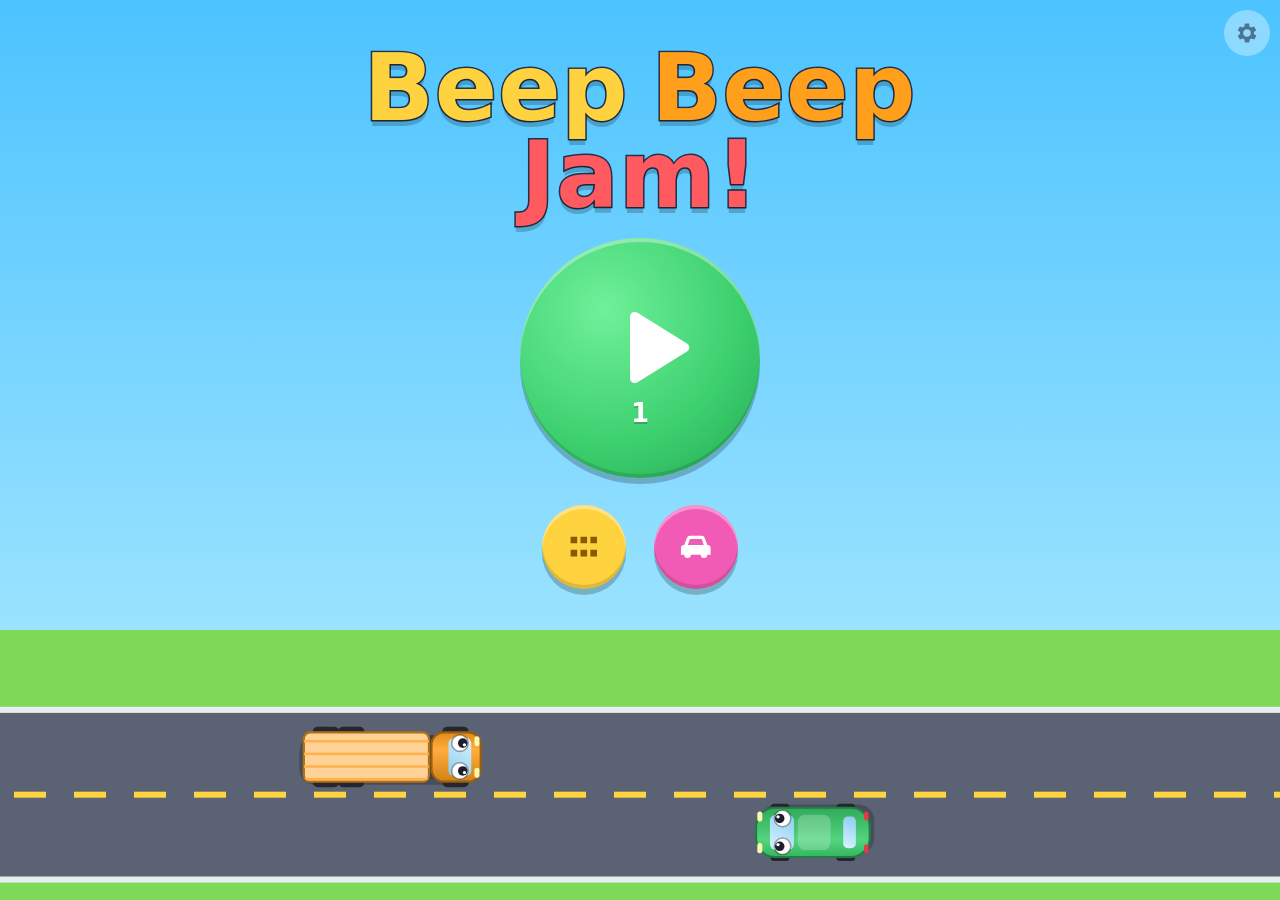
==== index.html @ da07cc56 "Beep Beep Jam: offline toddler car-parking puzzle PWA 120 campaign levels across 6 worlds plus endle" ====
<!doctype html>
<html lang="en">
<head>
  <meta charset="utf-8">
  <meta name="viewport" content="width=device-width, initial-scale=1, maximum-scale=1, user-scalable=no, viewport-fit=cover">
  <title>Beep Beep Jam</title>
  <meta name="description" content="A gentle, ad-free car parking puzzle for little drivers. Works offline.">
  <meta name="theme-color" content="#4cc3ff">
  <meta name="mobile-web-app-capable" content="yes">
  <meta name="apple-mobile-web-app-capable" content="yes">
  <meta name="apple-mobile-web-app-status-bar-style" content="black-translucent">
  <meta name="apple-mobile-web-app-title" content="Beep Beep Jam">
  <link rel="manifest" href="manifest.webmanifest">
  <link rel="icon" type="image/png" sizes="192x192" href="icons/icon-192.png">
  <link rel="apple-touch-icon" href="icons/apple-touch-icon.png">
  <link rel="stylesheet" href="css/style.css">
</head>
<body>
  <svg width="0" height="0" style="position:absolute" aria-hidden="true">
    <defs>
      <symbol id="i-home" viewBox="0 0 24 24"><path d="M3 11.5 12 4l9 7.5V20a1 1 0 0 1-1 1h-5v-6h-6v6H4a1 1 0 0 1-1-1z" fill="currentColor"/></symbol>
      <symbol id="i-redo" viewBox="0 0 24 24"><path d="M12 5V2L7 6l5 4V7a6 6 0 1 1-6 6H4a8 8 0 1 0 8-8z" fill="currentColor"/></symbol>
      <symbol id="i-play" viewBox="0 0 24 24"><path d="M8 5.5v13a1 1 0 0 0 1.5.86l10.5-6.5a1 1 0 0 0 0-1.72L9.5 4.64A1 1 0 0 0 8 5.5z" fill="currentColor"/></symbol>
      <symbol id="i-gear" viewBox="0 0 24 24"><path d="M19.4 13a7.6 7.6 0 0 0 0-2l2.1-1.6-2-3.4-2.5 1a7.4 7.4 0 0 0-1.7-1L15 3.3h-4l-.4 2.7a7.4 7.4 0 0 0-1.7 1l-2.5-1-2 3.4L6.6 11a7.6 7.6 0 0 0 0 2l-2.1 1.6 2 3.4 2.5-1a7.4 7.4 0 0 0 1.7 1l.4 2.7h4l.4-2.7a7.4 7.4 0 0 0 1.7-1l2.5 1 2-3.4zM13 15.5a3.5 3.5 0 1 1 0-7 3.5 3.5 0 0 1 0 7z" fill="currentColor" transform="translate(-1 0)"/></symbol>
      <symbol id="i-back" viewBox="0 0 24 24"><path d="M15.5 4.5 8 12l7.5 7.5" stroke="currentColor" stroke-width="3.2" fill="none" stroke-linecap="round" stroke-linejoin="round"/></symbol>
      <symbol id="i-lock" viewBox="0 0 24 24"><path d="M7 10V8a5 5 0 0 1 10 0v2h1a1 1 0 0 1 1 1v9a1 1 0 0 1-1 1H6a1 1 0 0 1-1-1v-9a1 1 0 0 1 1-1zm2 0h6V8a3 3 0 0 0-6 0z" fill="currentColor"/></symbol>
      <symbol id="i-star" viewBox="0 0 24 24"><path d="m12 2.5 2.9 6 6.6.8-4.9 4.6 1.3 6.6L12 17.3l-5.9 3.2 1.3-6.6-4.9-4.6 6.6-.8z" fill="currentColor"/></symbol>
      <symbol id="i-map" viewBox="0 0 24 24"><path d="M4 6h4v4H4zM10 6h4v4h-4zM16 6h4v4h-4zM4 14h4v4H4zM10 14h4v4h-4zM16 14h4v4h-4z" fill="currentColor"/></symbol>
      <symbol id="i-car" viewBox="0 0 24 24"><path d="M5 11l1.6-4.2A2 2 0 0 1 8.5 5.5h7a2 2 0 0 1 1.9 1.3L19 11a2 2 0 0 1 2 2v4h-2a2 2 0 0 1-4 0H9a2 2 0 0 1-4 0H3v-4a2 2 0 0 1 2-2zm2.2 0h9.6l-1.1-3.2a.5.5 0 0 0-.5-.3H8.8a.5.5 0 0 0-.5.3z" fill="currentColor"/></symbol>
      <symbol id="i-x" viewBox="0 0 24 24"><path d="M6 6l12 12M18 6 6 18" stroke="currentColor" stroke-width="3.2" stroke-linecap="round"/></symbol>
    </defs>
  </svg>

  <div id="app">
    <!-- HOME -->
    <section id="screen-home" class="screen active">
      <button class="parent-btn" data-parent aria-label="Grown-ups: press and hold">
        <svg><use href="#i-gear"/></svg><span class="hold-ring"></span>
      </button>
      <div class="home-sky">
        <div class="cloud c1"></div><div class="cloud c2"></div><div class="cloud c3"></div>
      </div>
      <h1 class="logo"><span class="l1">Beep</span><span class="l2">Beep</span><span class="l3">Jam!</span></h1>
      <div class="home-buttons">
        <button id="btn-play" class="big-btn play-btn"><svg><use href="#i-play"/></svg><span id="play-label" class="play-level"></span></button>
        <div class="home-row">
          <button id="btn-levels" class="round-btn levels-btn" aria-label="Levels"><svg><use href="#i-map"/></svg></button>
          <button id="btn-garage" class="round-btn garage-btn" aria-label="Garage"><svg><use href="#i-car"/></svg></button>
        </div>
      </div>
      <canvas id="home-road"></canvas>
    </section>

    <!-- LEVELS -->
    <section id="screen-levels" class="screen">
      <header class="bar">
        <button class="round-btn small" data-go="home" aria-label="Back"><svg><use href="#i-back"/></svg></button>
        <div class="bar-title"><svg class="star-ico"><use href="#i-star"/></svg> <span id="levels-stars">0</span></div>
        <span class="bar-spacer"></span>
      </header>
      <div id="world-list" class="scroll"></div>
    </section>

    <!-- GARAGE -->
    <section id="screen-garage" class="screen">
      <header class="bar">
        <button class="round-btn small" data-go="home" aria-label="Back"><svg><use href="#i-back"/></svg></button>
        <div class="bar-title">My Garage</div>
        <span class="bar-spacer"></span>
      </header>
      <div id="garage-list" class="scroll"></div>
    </section>

    <!-- GAME -->
    <section id="screen-game" class="screen">
      <header class="bar game-bar">
        <button id="btn-game-home" class="round-btn small" aria-label="Home"><svg><use href="#i-home"/></svg></button>
        <div class="progress-wrap">
          <div class="level-tag" id="level-tag"></div>
          <div class="progress"><div class="progress-fill" id="progress-fill"></div><div class="progress-car" id="progress-car"><svg><use href="#i-car"/></svg></div></div>
        </div>
        <button id="btn-restart" class="round-btn small" aria-label="Start again"><svg><use href="#i-redo"/></svg></button>
      </header>
      <div class="board-wrap"><canvas id="board"></canvas></div>
    </section>

    <!-- WIN -->
    <div id="overlay-win" class="overlay">
      <div class="card win-card">
        <div class="win-title" id="win-title">Yay!</div>
        <div class="win-stars">
          <svg class="wstar"><use href="#i-star"/></svg>
          <svg class="wstar"><use href="#i-star"/></svg>
          <svg class="wstar"><use href="#i-star"/></svg>
        </div>
        <div class="win-buttons">
          <button id="btn-replay" class="round-btn" aria-label="Play again"><svg><use href="#i-redo"/></svg></button>
          <button id="btn-next" class="big-btn next-btn" aria-label="Next level"><svg><use href="#i-play"/></svg></button>
        </div>
      </div>
    </div>

    <!-- REWARD -->
    <div id="overlay-reward" class="overlay">
      <div class="reward-stage">
        <div class="reward-text" id="reward-text">A present!</div>
        <button id="gift" class="gift" aria-label="Open the present">
          <span class="gift-lid"></span><span class="gift-box"></span><span class="gift-ribbon"></span>
        </button>
        <canvas id="reward-canvas" width="300" height="300"></canvas>
        <button id="btn-reward-ok" class="big-btn next-btn hidden" aria-label="Keep playing"><svg><use href="#i-play"/></svg></button>
      </div>
    </div>

    <!-- REST (time limit) -->
    <div id="overlay-rest" class="overlay rest">
      <div class="rest-stage">
        <div class="moon"></div>
        <canvas id="rest-canvas" width="300" height="200"></canvas>
        <div class="rest-text">Time for a rest!</div>
        <div class="zzz"><span>z</span><span>z</span><span>z</span></div>
        <button class="parent-btn rest-parent" data-parent aria-label="Grown-ups: press and hold">
          <svg><use href="#i-gear"/></svg><span class="hold-ring"></span>
        </button>
      </div>
    </div>

    <!-- PARENT GATE -->
    <div id="overlay-gate" class="overlay">
      <div class="card gate-card">
        <div class="gate-title">Grown-ups only</div>
        <div class="gate-q" id="gate-q"></div>
        <div class="gate-answers" id="gate-answers"></div>
        <button class="link-btn" id="gate-cancel">Cancel</button>
      </div>
    </div>

    <!-- PARENT PANEL -->
    <div id="overlay-parent" class="overlay">
      <div class="parent-panel">
        <header class="pp-head">
          <h2>Grown-ups</h2>
          <button class="round-btn small" id="pp-close" aria-label="Close"><svg><use href="#i-x"/></svg></button>
        </header>
        <div class="pp-body" id="pp-body"></div>
      </div>
    </div>
  </div>

  <div id="toast" class="toast"></div>
  <script type="module" src="js/main.js"></script>
</body>
</html>
---- css/style.css ----
:root {
  --sky: #4cc3ff;
  --sky2: #9be3ff;
  --grass: #7ed957;
  --ink: #23304a;
  --yellow: #ffd23f;
  --orange: #ff9f1c;
  --red: #ff5a5f;
  --green: #3ccf6e;
  --blue: #3a86ff;
  --purple: #9b5de5;
  --pink: #f15bb5;
  --card: #ffffff;
  --font: ui-rounded, "SF Pro Rounded", "Nunito", "Varela Round", "Arial Rounded MT Bold", "Trebuchet MS", system-ui, sans-serif;
  --safe-t: env(safe-area-inset-top, 0px);
  --safe-b: env(safe-area-inset-bottom, 0px);
  --safe-l: env(safe-area-inset-left, 0px);
  --safe-r: env(safe-area-inset-right, 0px);
}

* { box-sizing: border-box; -webkit-tap-highlight-color: transparent; }

html, body {
  margin: 0;
  height: 100%;
  overflow: hidden;
  background: var(--sky);
  color: var(--ink);
  font-family: var(--font);
  font-weight: 800;
  user-select: none;
  -webkit-user-select: none;
  -webkit-touch-callout: none;
  overscroll-behavior: none;
  touch-action: manipulation;
}

button {
  font: inherit;
  color: inherit;
  border: 0;
  cursor: pointer;
  touch-action: manipulation;
}

#app { position: fixed; inset: 0; }

.screen {
  position: absolute;
  inset: 0;
  display: none;
  flex-direction: column;
  padding: var(--safe-t) var(--safe-r) var(--safe-b) var(--safe-l);
}
.screen.active { display: flex; animation: fadeIn 0.25s ease; }
@keyframes fadeIn { from { opacity: 0; } to { opacity: 1; } }

/* ------------------------------------------------------------ buttons */
.big-btn, .round-btn {
  display: inline-flex;
  align-items: center;
  justify-content: center;
  border-radius: 999px;
  box-shadow: 0 6px 0 rgba(0, 0, 0, 0.22), inset 0 -4px 0 rgba(0, 0, 0, 0.12), inset 0 4px 0 rgba(255, 255, 255, 0.35);
  transition: transform 0.08s ease, box-shadow 0.08s ease;
}
.big-btn:active, .round-btn:active { transform: translateY(4px) scale(0.97); box-shadow: 0 2px 0 rgba(0, 0, 0, 0.22), inset 0 -2px 0 rgba(0, 0, 0, 0.12); }
.big-btn svg, .round-btn svg { width: 55%; height: 55%; }
.round-btn { width: 84px; height: 84px; background: #fff; color: var(--ink); }
.round-btn.small { width: 56px; height: 56px; }
.big-btn { color: #fff; background: var(--green); }

.play-btn {
  width: min(56vw, 240px);
  height: min(56vw, 240px);
  max-width: 34vh;
  max-height: 34vh;
  background: radial-gradient(circle at 35% 30%, #6ff09a, var(--green) 60%, #24a653);
  flex-direction: column;
  animation: breathe 2.2s ease-in-out infinite;
}
.play-btn svg { width: 50%; height: 50%; margin-left: 8%; }
.play-level { font-size: clamp(16px, 4vh, 26px); margin-top: -4%; text-shadow: 0 2px 0 rgba(0,0,0,0.2); }
@keyframes breathe { 50% { transform: scale(1.05); } }

.levels-btn { background: var(--yellow); color: #8a5a00; }
.garage-btn { background: var(--pink); color: #fff; }
.hidden { display: none !important; }

/* ------------------------------------------------------------ home */
#screen-home {
  background: linear-gradient(#4cc3ff 0%, #9be3ff 70%, var(--grass) 70%);
  align-items: center;
  justify-content: flex-start;
  overflow: hidden;
}
.logo {
  margin: max(5vh, calc(var(--safe-t) + 24px)) 0 2vh;
  font-size: clamp(44px, 11vmin, 92px);
  line-height: 0.95;
  text-align: center;
  letter-spacing: 1px;
  display: flex;
  flex-wrap: wrap;
  justify-content: center;
  gap: 0 0.25em;
  z-index: 1;
}
.logo span { display: inline-block; color: #fff; -webkit-text-stroke: 3px var(--ink); paint-order: stroke fill; text-shadow: 0 6px 0 rgba(0,0,0,0.2); animation: bob 2.6s ease-in-out infinite; }
.logo .l1 { color: var(--yellow); }
.logo .l2 { color: var(--orange); animation-delay: 0.2s; }
.logo .l3 { color: var(--red); width: 100%; animation-delay: 0.4s; }
@keyframes bob { 50% { transform: translateY(-8px) rotate(-2deg); } }

.home-buttons { display: flex; flex-direction: column; align-items: center; gap: 3vh; z-index: 1; }
.home-row { display: flex; gap: 28px; }

#home-road {
  position: absolute;
  left: 0; right: 0; bottom: 0;
  width: 100%;
  height: 26vh;
}

.cloud { position: absolute; background: #fff; border-radius: 999px; opacity: 0.9; animation: drift 40s linear infinite; }
.cloud::before, .cloud::after { content: ""; position: absolute; background: #fff; border-radius: 50%; }
.cloud.c1 { width: 120px; height: 40px; top: 12%; left: -20%; }
.cloud.c2 { width: 90px; height: 30px; top: 28%; left: -30%; animation-duration: 55s; animation-delay: -20s; }
.cloud.c3 { width: 150px; height: 46px; top: 6%; left: -40%; animation-duration: 70s; animation-delay: -45s; }
.cloud::before { width: 50%; height: 140%; top: -60%; left: 15%; }
.cloud::after { width: 35%; height: 110%; top: -40%; right: 15%; }
@keyframes drift { to { transform: translateX(170vw); } }

.parent-btn {
  position: absolute;
  top: calc(var(--safe-t) + 10px);
  right: calc(var(--safe-r) + 10px);
  width: 46px;
  height: 46px;
  border-radius: 50%;
  background: rgba(255, 255, 255, 0.35);
  color: rgba(35, 48, 74, 0.6);
  z-index: 5;
  display: grid;
  place-items: center;
}
.parent-btn svg { width: 26px; height: 26px; }
.hold-ring { position: absolute; inset: -4px; border-radius: 50%; border: 4px solid transparent; }
.parent-btn.holding .hold-ring { border-color: #fff; animation: ring 1.6s linear forwards; clip-path: inset(0 0 0 0); }
@keyframes ring { from { opacity: 0.2; transform: scale(1.4); } to { opacity: 1; transform: scale(1); } }

/* ------------------------------------------------------------ bars */
.bar {
  display: flex;
  align-items: center;
  gap: 12px;
  padding: 10px 12px;
  z-index: 2;
}
.bar-title { flex: 1; text-align: center; font-size: 26px; color: #fff; text-shadow: 0 2px 0 rgba(0,0,0,0.2); display: flex; align-items: center; justify-content: center; gap: 6px; }
.bar-spacer { width: 56px; }
.star-ico { width: 30px; height: 30px; color: var(--yellow); filter: drop-shadow(0 2px 0 rgba(0,0,0,0.2)); }

.scroll { flex: 1; overflow-y: auto; -webkit-overflow-scrolling: touch; padding: 4px 14px 40px; }

/* ------------------------------------------------------------ levels */
#screen-levels { background: linear-gradient(#58c7ff, #b9ecff); }
.world {
  background: rgba(255, 255, 255, 0.85);
  border-radius: 28px;
  padding: 14px 14px 18px;
  margin: 0 auto 18px;
  max-width: 640px;
  box-shadow: 0 6px 0 rgba(0, 0, 0, 0.1);
}
.world h3 { margin: 0 0 12px; font-size: 22px; display: flex; align-items: center; gap: 10px; }
.world h3 .wicon { font-size: 32px; }
.world h3 .wstars { margin-left: auto; font-size: 16px; color: #8a5a00; display: flex; align-items: center; gap: 4px; }
.world h3 .wstars svg { width: 18px; height: 18px; color: var(--yellow); }
.level-grid { display: grid; grid-template-columns: repeat(5, 1fr); gap: 10px; }
.lvl {
  aspect-ratio: 1;
  border-radius: 20px;
  font-size: clamp(18px, 5vw, 26px);
  color: #fff;
  position: relative;
  display: flex;
  flex-direction: column;
  align-items: center;
  justify-content: center;
  box-shadow: 0 5px 0 rgba(0, 0, 0, 0.2), inset 0 -3px 0 rgba(0,0,0,0.12);
  text-shadow: 0 2px 0 rgba(0,0,0,0.2);
}
.lvl:active { transform: translateY(3px); box-shadow: 0 2px 0 rgba(0,0,0,0.2); }
.lvl.locked { background: #c9d3e0 !important; color: #8a97ab; text-shadow: none; }
.lvl.locked svg { width: 40%; height: 40%; }
.lvl.current { animation: breathe 1.6s ease-in-out infinite; outline: 4px solid #fff; }
.lvl .ls { display: flex; gap: 1px; margin-top: 2px; }
.lvl .ls svg { width: 13px; height: 13px; color: rgba(255,255,255,0.45); }
.lvl .ls svg.on { color: var(--yellow); filter: drop-shadow(0 1px 0 rgba(0,0,0,0.3)); }
.lvl .num.hide { display: none; }

/* ------------------------------------------------------------ garage */
#screen-garage { background: linear-gradient(#ff9ed2, #ffd6ec); }
.garage-section { max-width: 680px; margin: 0 auto 18px; background: rgba(255,255,255,0.8); border-radius: 28px; padding: 14px; box-shadow: 0 6px 0 rgba(0,0,0,0.08); }
.garage-section h3 { margin: 0 0 10px; font-size: 20px; }
.garage-grid { display: grid; grid-template-columns: repeat(auto-fill, minmax(96px, 1fr)); gap: 12px; }
.g-item {
  background: #fff;
  border-radius: 22px;
  aspect-ratio: 1;
  display: flex;
  flex-direction: column;
  align-items: center;
  justify-content: center;
  box-shadow: 0 5px 0 rgba(0,0,0,0.12);
  padding: 6px;
  position: relative;
  overflow: hidden;
}
.g-item canvas { width: 100%; height: 78%; }
.g-item .g-name { font-size: 12px; color: #6b7280; text-align: center; line-height: 1.1; }
.g-item.locked canvas { filter: brightness(0) opacity(0.15); }
.g-item.locked .g-name { color: #9aa3b0; }
.g-item.go canvas { animation: wiggle 0.6s ease; }
@keyframes wiggle { 20% { transform: rotate(-8deg) scale(1.1); } 40% { transform: rotate(8deg) scale(1.1); } 60% { transform: rotate(-5deg); } 80% { transform: rotate(4deg); } }

/* ------------------------------------------------------------ game */
#screen-game { background: #86d67b; }
.game-bar { position: absolute; top: var(--safe-t); left: var(--safe-l); right: var(--safe-r); }
.game-bar .round-btn.small { width: 52px; height: 52px; opacity: 0.92; }
.progress-wrap { flex: 1; display: flex; flex-direction: column; align-items: center; gap: 4px; }
.level-tag { font-size: 16px; color: #fff; background: rgba(0,0,0,0.25); padding: 2px 12px; border-radius: 999px; }
.progress { position: relative; width: min(100%, 360px); height: 20px; background: rgba(255,255,255,0.55); border-radius: 999px; box-shadow: inset 0 2px 0 rgba(0,0,0,0.1); }
.progress-fill { position: absolute; left: 0; top: 0; bottom: 0; width: 0%; border-radius: 999px; background: linear-gradient(90deg, var(--yellow), var(--orange)); transition: width 0.35s ease; }
.progress-car { position: absolute; top: 50%; left: 0%; width: 34px; height: 34px; transform: translate(-50%, -55%); color: var(--red); transition: left 0.35s ease; filter: drop-shadow(0 2px 0 rgba(0,0,0,0.25)); }
.progress-car svg { width: 100%; height: 100%; }
.board-wrap { position: absolute; inset: 0; top: calc(var(--safe-t) + 70px); bottom: var(--safe-b); left: var(--safe-l); right: var(--safe-r); }
#board { display: block; touch-action: none; }

/* ------------------------------------------------------------ overlays */
.overlay {
  position: absolute;
  inset: 0;
  display: none;
  align-items: center;
  justify-content: center;
  background: rgba(20, 30, 60, 0.45);
  z-index: 20;
  padding: 20px;
}
.overlay.show { display: flex; animation: fadeIn 0.25s ease; }
.card { background: var(--card); border-radius: 36px; padding: 24px; box-shadow: 0 10px 0 rgba(0,0,0,0.15); text-align: center; }

.win-card { width: min(92vw, 420px); animation: pop 0.5s cubic-bezier(.2, 1.6, .4, 1); }
@keyframes pop { from { transform: scale(0.3); opacity: 0; } to { transform: scale(1); opacity: 1; } }
.win-title { font-size: clamp(48px, 12vmin, 80px); color: var(--orange); -webkit-text-stroke: 2px #b35c00; paint-order: stroke fill; }
.win-stars { display: flex; justify-content: center; gap: 8px; margin: 8px 0 20px; }
.wstar { width: 76px; height: 76px; color: #e3e8ef; transform: scale(0.6); transition: transform 0.3s cubic-bezier(.2, 1.8, .4, 1), color 0.2s; }
.wstar:nth-child(2) { transform: translateY(-14px) scale(0.6); }
.wstar.on { color: var(--yellow); transform: scale(1.1); filter: drop-shadow(0 4px 0 #d39e00); }
.wstar.on:nth-child(2) { transform: translateY(-14px) scale(1.25); }
.win-buttons { display: flex; align-items: center; justify-content: center; gap: 26px; }
.next-btn { width: 130px; height: 130px; background: radial-gradient(circle at 35% 30%, #6ff09a, var(--green) 60%, #24a653); animation: breathe 1.6s ease-in-out infinite; }
.next-btn svg { margin-left: 8%; }
#btn-replay { width: 76px; height: 76px; background: var(--yellow); color: #8a5a00; }

/* reward */
#overlay-reward { background: radial-gradient(circle, #fff6c9, #ffb347 55%, #ff7a59); }
.reward-stage { display: flex; flex-direction: column; align-items: center; gap: 16px; }
.reward-text { font-size: clamp(30px, 8vmin, 54px); color: #fff; -webkit-text-stroke: 2px #a34a00; paint-order: stroke fill; text-align: center; }
.gift { position: relative; width: 200px; height: 200px; background: none; animation: giftWiggle 1.2s ease-in-out infinite; }
.gift-box { position: absolute; left: 20px; right: 20px; bottom: 0; height: 130px; background: var(--purple); border-radius: 16px; box-shadow: inset 0 -10px 0 rgba(0,0,0,0.15); }
.gift-lid { position: absolute; left: 6px; right: 6px; top: 34px; height: 46px; background: #b77dff; border-radius: 14px; z-index: 2; transition: transform 0.5s cubic-bezier(.3, 1.6, .5, 1); }
.gift-ribbon { position: absolute; left: 50%; width: 30px; margin-left: -15px; top: 34px; bottom: 0; background: var(--yellow); z-index: 3; transition: opacity 0.3s; }
.gift-ribbon::before, .gift-ribbon::after { content: ""; position: absolute; top: -34px; width: 44px; height: 38px; border: 10px solid var(--yellow); border-radius: 50% 50% 0 50%; }
.gift-ribbon::before { right: 12px; transform: rotate(10deg); }
.gift-ribbon::after { left: 12px; border-radius: 50% 50% 50% 0; transform: rotate(-10deg); }
.gift.open { animation: none; }
.gift.open .gift-lid { transform: translateY(-140px) rotate(-25deg); }
.gift.open .gift-ribbon { opacity: 0; }
@keyframes giftWiggle { 0%, 100% { transform: rotate(0); } 20% { transform: rotate(-6deg) scale(1.03); } 40% { transform: rotate(6deg) scale(1.05); } 60% { transform: rotate(-3deg); } }
#reward-canvas { width: 240px; height: 240px; display: none; animation: pop 0.6s cubic-bezier(.2, 1.6, .4, 1); }
#reward-canvas.show { display: block; }

/* rest */
.overlay.rest { background: linear-gradient(#1b2350, #3b3f8f); }
.rest-stage { display: flex; flex-direction: column; align-items: center; gap: 8px; color: #fff; position: relative; }
.moon { width: 90px; height: 90px; border-radius: 50%; box-shadow: 22px -8px 0 0 #ffe9a8; margin-left: -40px; }
.rest-text { font-size: clamp(30px, 8vmin, 50px); text-align: center; }
.zzz span { display: inline-block; font-size: 36px; animation: zz 2.4s ease-in-out infinite; opacity: 0; }
.zzz span:nth-child(2) { animation-delay: 0.6s; font-size: 30px; }
.zzz span:nth-child(3) { animation-delay: 1.2s; font-size: 24px; }
@keyframes zz { 0% { opacity: 0; transform: translateY(10px); } 40% { opacity: 1; } 100% { opacity: 0; transform: translateY(-30px); } }
#rest-canvas { width: 240px; height: 160px; }
.rest-parent { position: fixed; }

/* gate */
.gate-card { width: min(92vw, 400px); }
.gate-title { font-size: 22px; color: #6b7280; }
.gate-q { font-size: 44px; margin: 12px 0 18px; }
.gate-answers { display: grid; grid-template-columns: repeat(2, 1fr); gap: 12px; }
.gate-answers button { font-size: 30px; padding: 16px 0; border-radius: 20px; background: #eef2f7; box-shadow: 0 4px 0 rgba(0,0,0,0.12); }
.gate-answers button:active { transform: translateY(3px); box-shadow: none; }
.link-btn { background: none; color: #6b7280; margin-top: 16px; font-size: 18px; padding: 8px 16px; }

/* parent panel */
#overlay-parent { padding: 0; background: rgba(20, 30, 60, 0.55); }
.parent-panel {
  width: min(100vw, 560px);
  height: 100%;
  background: #f5f7fb;
  display: flex;
  flex-direction: column;
  font-weight: 600;
  font-family: system-ui, -apple-system, "Segoe UI", Roboto, sans-serif;
  padding-top: var(--safe-t);
  padding-bottom: var(--safe-b);
}
.pp-head { display: flex; align-items: center; justify-content: space-between; padding: 12px 16px; background: #fff; box-shadow: 0 2px 8px rgba(0,0,0,0.06); }
.pp-head h2 { margin: 0; font-size: 22px; }
.pp-body { flex: 1; overflow-y: auto; padding: 12px 16px 40px; -webkit-overflow-scrolling: touch; user-select: text; -webkit-user-select: text; }
.pp-group { background: #fff; border-radius: 16px; padding: 4px 14px; margin-bottom: 14px; box-shadow: 0 1px 3px rgba(0,0,0,0.06); }
.pp-group h4 { margin: 12px 0 4px; font-size: 13px; text-transform: uppercase; letter-spacing: 0.06em; color: #7b8494; }
.pp-row { display: flex; align-items: center; justify-content: space-between; gap: 12px; padding: 12px 0; border-top: 1px solid #eef1f5; min-height: 52px; }
.pp-row:first-of-type { border-top: 0; }
.pp-row label, .pp-row .lbl { flex: 1; font-size: 16px; }
.pp-row small { display: block; font-weight: 500; color: #7b8494; font-size: 13px; margin-top: 2px; }
.pp-stats { display: grid; grid-template-columns: repeat(2, 1fr); gap: 10px; padding: 12px 0; }
.pp-stat { background: #f3f6fb; border-radius: 12px; padding: 10px; }
.pp-stat b { display: block; font-size: 22px; }
.pp-stat span { font-size: 12px; color: #7b8494; }
.switch { position: relative; width: 52px; height: 32px; flex: none; }
.switch input { opacity: 0; width: 0; height: 0; position: absolute; }
.switch span { position: absolute; inset: 0; background: #cfd6e0; border-radius: 99px; transition: background 0.2s; }
.switch span::after { content: ""; position: absolute; width: 26px; height: 26px; left: 3px; top: 3px; background: #fff; border-radius: 50%; box-shadow: 0 1px 3px rgba(0,0,0,0.2); transition: transform 0.2s; }
.switch input:checked + span { background: var(--green); }
.switch input:checked + span::after { transform: translateX(20px); }
.seg { display: flex; background: #eef1f5; border-radius: 10px; padding: 3px; flex-wrap: wrap; justify-content: flex-end; }
.seg button { background: none; padding: 7px 10px; border-radius: 8px; font-size: 14px; font-weight: 600; color: #4b5565; }
.seg button.on { background: #fff; color: var(--ink); box-shadow: 0 1px 3px rgba(0,0,0,0.15); }
.pp-row input[type=range] { width: 140px; accent-color: var(--green); }
.pp-row input[type=number] { width: 80px; font: inherit; padding: 8px; border-radius: 10px; border: 1px solid #d5dbe5; }
.pp-btn { background: var(--blue); color: #fff; padding: 10px 16px; border-radius: 12px; font-weight: 700; font-family: inherit; }
.pp-btn.danger { background: var(--red); }
.pp-btn.ghost { background: #eef1f5; color: var(--ink); }
.pp-note { font-size: 13px; color: #7b8494; font-weight: 500; line-height: 1.45; padding: 10px 0 12px; }

.toast {
  position: fixed;
  left: 50%;
  bottom: calc(var(--safe-b) + 24px);
  transform: translate(-50%, 40px);
  background: rgba(20, 30, 60, 0.9);
  color: #fff;
  padding: 12px 20px;
  border-radius: 14px;
  font-family: system-ui, sans-serif;
  font-weight: 600;
  opacity: 0;
  pointer-events: none;
  transition: all 0.3s;
  z-index: 50;
}
.toast.show { opacity: 1; transform: translate(-50%, 0); }

@media (orientation: landscape) and (max-height: 520px) {
  .logo { margin-top: 12px; font-size: 13vmin; }
  .logo .l3 { width: auto; }
  .home-buttons { flex-direction: row; gap: 30px; }
  .home-row { flex-direction: column; gap: 14px; }
  .play-btn { max-width: 42vh; max-height: 42vh; }
  .round-btn { width: 70px; height: 70px; }
  #home-road { height: 22vh; }
  .board-wrap { top: calc(var(--safe-t) + 64px); }
}

@media (prefers-reduced-motion: reduce) {
  .play-btn, .next-btn, .logo span, .cloud, .gift, .lvl.current { animation: none !important; }
}
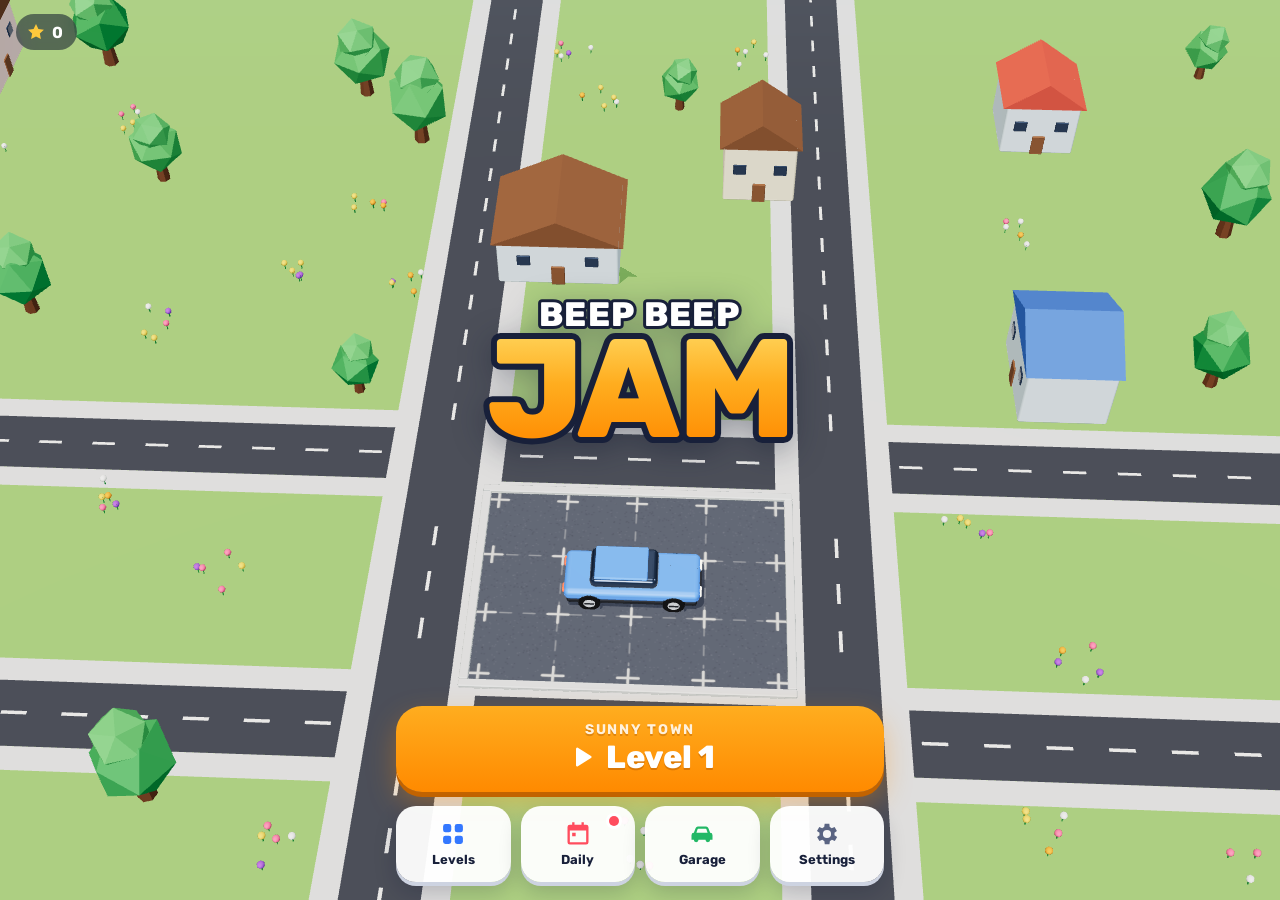
==== commit 51d8466f: "3D graphics overhaul, broader audience, working settings - Board is now rendered in 3D (three.js r16" ====
--- a/index.html
+++ b/index.html
@@ -4,8 +4,8 @@
   <meta charset="utf-8">
   <meta name="viewport" content="width=device-width, initial-scale=1, maximum-scale=1, user-scalable=no, viewport-fit=cover">
   <title>Beep Beep Jam</title>
-  <meta name="description" content="A gentle, ad-free car parking puzzle for little drivers. Works offline.">
-  <meta name="theme-color" content="#4cc3ff">
+  <meta name="description" content="An ad-free 3D parking-lot puzzle. Tap the cars out in the right order. Works offline.">
+  <meta name="theme-color" content="#1b2340">
   <meta name="mobile-web-app-capable" content="yes">
   <meta name="apple-mobile-web-app-capable" content="yes">
   <meta name="apple-mobile-web-app-status-bar-style" content="black-translucent">
@@ -21,94 +21,143 @@
       <symbol id="i-home" viewBox="0 0 24 24"><path d="M3 11.5 12 4l9 7.5V20a1 1 0 0 1-1 1h-5v-6h-6v6H4a1 1 0 0 1-1-1z" fill="currentColor"/></symbol>
       <symbol id="i-redo" viewBox="0 0 24 24"><path d="M12 5V2L7 6l5 4V7a6 6 0 1 1-6 6H4a8 8 0 1 0 8-8z" fill="currentColor"/></symbol>
       <symbol id="i-play" viewBox="0 0 24 24"><path d="M8 5.5v13a1 1 0 0 0 1.5.86l10.5-6.5a1 1 0 0 0 0-1.72L9.5 4.64A1 1 0 0 0 8 5.5z" fill="currentColor"/></symbol>
+      <symbol id="i-pause" viewBox="0 0 24 24"><rect x="6" y="5" width="4" height="14" rx="1.5" fill="currentColor"/><rect x="14" y="5" width="4" height="14" rx="1.5" fill="currentColor"/></symbol>
       <symbol id="i-gear" viewBox="0 0 24 24"><path d="M19.4 13a7.6 7.6 0 0 0 0-2l2.1-1.6-2-3.4-2.5 1a7.4 7.4 0 0 0-1.7-1L15 3.3h-4l-.4 2.7a7.4 7.4 0 0 0-1.7 1l-2.5-1-2 3.4L6.6 11a7.6 7.6 0 0 0 0 2l-2.1 1.6 2 3.4 2.5-1a7.4 7.4 0 0 0 1.7 1l.4 2.7h4l.4-2.7a7.4 7.4 0 0 0 1.7-1l2.5 1 2-3.4zM13 15.5a3.5 3.5 0 1 1 0-7 3.5 3.5 0 0 1 0 7z" fill="currentColor" transform="translate(-1 0)"/></symbol>
-      <symbol id="i-back" viewBox="0 0 24 24"><path d="M15.5 4.5 8 12l7.5 7.5" stroke="currentColor" stroke-width="3.2" fill="none" stroke-linecap="round" stroke-linejoin="round"/></symbol>
+      <symbol id="i-back" viewBox="0 0 24 24"><path d="M15.5 4.5 8 12l7.5 7.5" stroke="currentColor" stroke-width="3" fill="none" stroke-linecap="round" stroke-linejoin="round"/></symbol>
       <symbol id="i-lock" viewBox="0 0 24 24"><path d="M7 10V8a5 5 0 0 1 10 0v2h1a1 1 0 0 1 1 1v9a1 1 0 0 1-1 1H6a1 1 0 0 1-1-1v-9a1 1 0 0 1 1-1zm2 0h6V8a3 3 0 0 0-6 0z" fill="currentColor"/></symbol>
       <symbol id="i-star" viewBox="0 0 24 24"><path d="m12 2.5 2.9 6 6.6.8-4.9 4.6 1.3 6.6L12 17.3l-5.9 3.2 1.3-6.6-4.9-4.6 6.6-.8z" fill="currentColor"/></symbol>
-      <symbol id="i-map" viewBox="0 0 24 24"><path d="M4 6h4v4H4zM10 6h4v4h-4zM16 6h4v4h-4zM4 14h4v4H4zM10 14h4v4h-4zM16 14h4v4h-4z" fill="currentColor"/></symbol>
+      <symbol id="i-map" viewBox="0 0 24 24"><rect x="3.5" y="3.5" width="7" height="7" rx="2" fill="currentColor"/><rect x="13.5" y="3.5" width="7" height="7" rx="2" fill="currentColor"/><rect x="3.5" y="13.5" width="7" height="7" rx="2" fill="currentColor"/><rect x="13.5" y="13.5" width="7" height="7" rx="2" fill="currentColor"/></symbol>
       <symbol id="i-car" viewBox="0 0 24 24"><path d="M5 11l1.6-4.2A2 2 0 0 1 8.5 5.5h7a2 2 0 0 1 1.9 1.3L19 11a2 2 0 0 1 2 2v4h-2a2 2 0 0 1-4 0H9a2 2 0 0 1-4 0H3v-4a2 2 0 0 1 2-2zm2.2 0h9.6l-1.1-3.2a.5.5 0 0 0-.5-.3H8.8a.5.5 0 0 0-.5.3z" fill="currentColor"/></symbol>
-      <symbol id="i-x" viewBox="0 0 24 24"><path d="M6 6l12 12M18 6 6 18" stroke="currentColor" stroke-width="3.2" stroke-linecap="round"/></symbol>
+      <symbol id="i-cal" viewBox="0 0 24 24"><path d="M7 2v2H5a2 2 0 0 0-2 2v13a2 2 0 0 0 2 2h14a2 2 0 0 0 2-2V6a2 2 0 0 0-2-2h-2V2h-2v2H9V2zM5 9h14v10H5zm2 2v3h3v-3z" fill="currentColor"/></symbol>
+      <symbol id="i-bulb" viewBox="0 0 24 24"><path d="M12 2a7 7 0 0 0-4 12.7V17a1 1 0 0 0 1 1h6a1 1 0 0 0 1-1v-2.3A7 7 0 0 0 12 2zM9 20h6v1a1 1 0 0 1-1 1h-4a1 1 0 0 1-1-1z" fill="currentColor"/></symbol>
+      <symbol id="i-x" viewBox="0 0 24 24"><path d="M6 6l12 12M18 6 6 18" stroke="currentColor" stroke-width="3" stroke-linecap="round"/></symbol>
+      <symbol id="i-flame" viewBox="0 0 24 24"><path d="M12 2s5 4.5 5 10a5 5 0 0 1-10 0c0-2.2 1-3.6 2-4.6 0 1.6.8 2.6 2 2.6 0-3.3 1-6 1-8z" fill="currentColor"/></symbol>
     </defs>
   </svg>
+
+  <div id="stage">
+    <canvas id="board"></canvas>
+    <canvas id="fx"></canvas>
+  </div>
 
   <div id="app">
     <!-- HOME -->
     <section id="screen-home" class="screen active">
-      <button class="parent-btn" data-parent aria-label="Grown-ups: press and hold">
-        <svg><use href="#i-gear"/></svg><span class="hold-ring"></span>
-      </button>
-      <div class="home-sky">
-        <div class="cloud c1"></div><div class="cloud c2"></div><div class="cloud c3"></div>
+      <header class="home-top">
+        <div class="chip" id="home-stars"><svg><use href="#i-star"/></svg><span>0</span></div>
+        <div class="chip chip-flame hidden" id="home-streak"><svg><use href="#i-flame"/></svg><span>0</span></div>
+      </header>
+      <div class="logo" aria-label="Beep Beep Jam">
+        <span class="logo-small">Beep Beep</span>
+        <span class="logo-big">JAM</span>
       </div>
-      <h1 class="logo"><span class="l1">Beep</span><span class="l2">Beep</span><span class="l3">Jam!</span></h1>
-      <div class="home-buttons">
-        <button id="btn-play" class="big-btn play-btn"><svg><use href="#i-play"/></svg><span id="play-label" class="play-level"></span></button>
-        <div class="home-row">
-          <button id="btn-levels" class="round-btn levels-btn" aria-label="Levels"><svg><use href="#i-map"/></svg></button>
-          <button id="btn-garage" class="round-btn garage-btn" aria-label="Garage"><svg><use href="#i-car"/></svg></button>
-        </div>
+      <div class="home-bottom">
+        <button id="btn-play" class="btn btn-primary btn-play">
+          <span class="play-kicker" id="play-world">Sunny Town</span>
+          <span class="play-main"><svg><use href="#i-play"/></svg><span id="play-label">Level 1</span></span>
+        </button>
+        <nav class="home-nav">
+          <button id="btn-levels" class="tile"><svg><use href="#i-map"/></svg><span>Levels</span></button>
+          <button id="btn-daily" class="tile"><svg><use href="#i-cal"/></svg><span>Daily</span><i class="dot hidden" id="daily-dot"></i></button>
+          <button id="btn-garage" class="tile"><svg><use href="#i-car"/></svg><span>Garage</span></button>
+          <button id="btn-settings" class="tile"><svg><use href="#i-gear"/></svg><span>Settings</span></button>
+        </nav>
       </div>
-      <canvas id="home-road"></canvas>
     </section>
 
     <!-- LEVELS -->
-    <section id="screen-levels" class="screen">
+    <section id="screen-levels" class="screen solid">
       <header class="bar">
-        <button class="round-btn small" data-go="home" aria-label="Back"><svg><use href="#i-back"/></svg></button>
-        <div class="bar-title"><svg class="star-ico"><use href="#i-star"/></svg> <span id="levels-stars">0</span></div>
-        <span class="bar-spacer"></span>
+        <button class="icon-btn" data-go="home" aria-label="Back"><svg><use href="#i-back"/></svg></button>
+        <h2 class="bar-title">Levels</h2>
+        <div class="chip"><svg><use href="#i-star"/></svg><span id="levels-stars">0</span></div>
       </header>
       <div id="world-list" class="scroll"></div>
     </section>
 
     <!-- GARAGE -->
-    <section id="screen-garage" class="screen">
+    <section id="screen-garage" class="screen solid">
       <header class="bar">
-        <button class="round-btn small" data-go="home" aria-label="Back"><svg><use href="#i-back"/></svg></button>
-        <div class="bar-title">My Garage</div>
-        <span class="bar-spacer"></span>
+        <button class="icon-btn" data-go="home" aria-label="Back"><svg><use href="#i-back"/></svg></button>
+        <h2 class="bar-title">Garage</h2>
+        <div class="chip" id="garage-count">0/0</div>
       </header>
       <div id="garage-list" class="scroll"></div>
     </section>
 
-    <!-- GAME -->
-    <section id="screen-game" class="screen">
-      <header class="bar game-bar">
-        <button id="btn-game-home" class="round-btn small" aria-label="Home"><svg><use href="#i-home"/></svg></button>
-        <div class="progress-wrap">
-          <div class="level-tag" id="level-tag"></div>
-          <div class="progress"><div class="progress-fill" id="progress-fill"></div><div class="progress-car" id="progress-car"><svg><use href="#i-car"/></svg></div></div>
+    <!-- GAME HUD -->
+    <section id="screen-game" class="screen passthrough">
+      <header class="hud" id="hud">
+        <button id="btn-pause" class="icon-btn" aria-label="Pause"><svg><use href="#i-pause"/></svg></button>
+        <div class="hud-mid">
+          <div class="hud-title" id="level-tag">Level 1</div>
+          <div class="progress"><div class="progress-fill" id="progress-fill"></div></div>
+          <div class="hud-count" id="hud-count">0 / 0</div>
         </div>
-        <button id="btn-restart" class="round-btn small" aria-label="Start again"><svg><use href="#i-redo"/></svg></button>
+        <button id="btn-hint" class="icon-btn hint-btn" aria-label="Hint"><svg><use href="#i-bulb"/></svg></button>
+        <button id="btn-restart" class="icon-btn" aria-label="Restart level"><svg><use href="#i-redo"/></svg></button>
       </header>
-      <div class="board-wrap"><canvas id="board"></canvas></div>
     </section>
+
+    <!-- PAUSE -->
+    <div id="overlay-pause" class="overlay">
+      <div class="sheet">
+        <h3 class="sheet-title">Paused</h3>
+        <div class="sheet-buttons">
+          <button class="btn btn-primary" id="p-resume"><svg><use href="#i-play"/></svg>Resume</button>
+          <button class="btn" id="p-restart"><svg><use href="#i-redo"/></svg>Restart</button>
+          <button class="btn" id="p-levels"><svg><use href="#i-map"/></svg>Levels</button>
+          <button class="btn" id="p-settings"><svg><use href="#i-gear"/></svg>Settings</button>
+          <button class="btn" id="p-home"><svg><use href="#i-home"/></svg>Home</button>
+        </div>
+      </div>
+    </div>
 
     <!-- WIN -->
     <div id="overlay-win" class="overlay">
-      <div class="card win-card">
-        <div class="win-title" id="win-title">Yay!</div>
+      <div class="sheet win-sheet">
+        <div class="win-kicker" id="win-kicker">Level 1</div>
+        <div class="win-title" id="win-title">Lot cleared!</div>
         <div class="win-stars">
           <svg class="wstar"><use href="#i-star"/></svg>
           <svg class="wstar"><use href="#i-star"/></svg>
           <svg class="wstar"><use href="#i-star"/></svg>
         </div>
-        <div class="win-buttons">
-          <button id="btn-replay" class="round-btn" aria-label="Play again"><svg><use href="#i-redo"/></svg></button>
-          <button id="btn-next" class="big-btn next-btn" aria-label="Next level"><svg><use href="#i-play"/></svg></button>
+        <div class="win-stats">
+          <div><b id="st-moves">0</b><span>Moves</span></div>
+          <div><b id="st-bumps">0</b><span>Bumps</span></div>
+          <div><b id="st-time">0:00</b><span>Time</span></div>
+        </div>
+        <div class="win-tip" id="win-tip"></div>
+        <button id="btn-next" class="btn btn-primary btn-wide"><span id="next-label">Next level</span><svg><use href="#i-play"/></svg></button>
+        <div class="win-row">
+          <button id="btn-replay" class="btn"><svg><use href="#i-redo"/></svg>Replay</button>
+          <button id="btn-win-home" class="btn"><svg><use href="#i-home"/></svg>Home</button>
         </div>
       </div>
     </div>
 
     <!-- REWARD -->
-    <div id="overlay-reward" class="overlay">
+    <div id="overlay-reward" class="overlay reward">
       <div class="reward-stage">
+        <div class="reward-kicker" id="reward-kicker">Unlocked</div>
         <div class="reward-text" id="reward-text">A present!</div>
         <button id="gift" class="gift" aria-label="Open the present">
           <span class="gift-lid"></span><span class="gift-box"></span><span class="gift-ribbon"></span>
         </button>
-        <canvas id="reward-canvas" width="300" height="300"></canvas>
-        <button id="btn-reward-ok" class="big-btn next-btn hidden" aria-label="Keep playing"><svg><use href="#i-play"/></svg></button>
+        <div id="reward-view" class="reward-view"></div>
+        <button id="btn-reward-ok" class="btn btn-primary btn-wide hidden">Keep playing<svg><use href="#i-play"/></svg></button>
+      </div>
+    </div>
+
+    <!-- GARAGE SHOWCASE -->
+    <div id="overlay-show" class="overlay">
+      <div class="sheet show-sheet">
+        <button class="icon-btn sheet-close" id="show-close" aria-label="Close"><svg><use href="#i-x"/></svg></button>
+        <div id="show-view" class="show-view"></div>
+        <div class="show-name" id="show-name"></div>
+        <div class="show-sub" id="show-sub"></div>
+        <button class="btn btn-primary" id="show-honk">Beep beep!</button>
       </div>
     </div>
 
@@ -116,31 +165,28 @@
     <div id="overlay-rest" class="overlay rest">
       <div class="rest-stage">
         <div class="moon"></div>
-        <canvas id="rest-canvas" width="300" height="200"></canvas>
         <div class="rest-text">Time for a rest!</div>
         <div class="zzz"><span>z</span><span>z</span><span>z</span></div>
-        <button class="parent-btn rest-parent" data-parent aria-label="Grown-ups: press and hold">
-          <svg><use href="#i-gear"/></svg><span class="hold-ring"></span>
-        </button>
+        <button class="btn rest-btn" id="rest-continue">Grown-ups: continue</button>
       </div>
     </div>
 
-    <!-- PARENT GATE -->
+    <!-- GROWN-UP CHECK -->
     <div id="overlay-gate" class="overlay">
-      <div class="card gate-card">
-        <div class="gate-title">Grown-ups only</div>
+      <div class="sheet gate-sheet">
+        <div class="gate-title">Grown-up check</div>
         <div class="gate-q" id="gate-q"></div>
         <div class="gate-answers" id="gate-answers"></div>
         <button class="link-btn" id="gate-cancel">Cancel</button>
       </div>
     </div>
 
-    <!-- PARENT PANEL -->
+    <!-- SETTINGS -->
     <div id="overlay-parent" class="overlay">
       <div class="parent-panel">
         <header class="pp-head">
-          <h2>Grown-ups</h2>
-          <button class="round-btn small" id="pp-close" aria-label="Close"><svg><use href="#i-x"/></svg></button>
+          <h2>Settings</h2>
+          <button class="icon-btn" id="pp-close" aria-label="Close"><svg><use href="#i-x"/></svg></button>
         </header>
         <div class="pp-body" id="pp-body"></div>
       </div>
--- a/css/style.css
+++ b/css/style.css
@@ -1,21 +1,30 @@
+@font-face { font-family: "Rubik"; font-weight: 500; font-display: swap; src: url("../fonts/rubik-latin-500-normal.woff2") format("woff2"); }
+@font-face { font-family: "Rubik"; font-weight: 700; font-display: swap; src: url("../fonts/rubik-latin-700-normal.woff2") format("woff2"); }
+@font-face { font-family: "Rubik"; font-weight: 800; font-display: swap; src: url("../fonts/rubik-latin-800-normal.woff2") format("woff2"); }
+
+/* Asphalt navy + traffic-light amber: a parking-lot palette. */
 :root {
-  --sky: #4cc3ff;
-  --sky2: #9be3ff;
-  --grass: #7ed957;
-  --ink: #23304a;
-  --yellow: #ffd23f;
-  --orange: #ff9f1c;
-  --red: #ff5a5f;
-  --green: #3ccf6e;
-  --blue: #3a86ff;
-  --purple: #9b5de5;
-  --pink: #f15bb5;
-  --card: #ffffff;
-  --font: ui-rounded, "SF Pro Rounded", "Nunito", "Varela Round", "Arial Rounded MT Bold", "Trebuchet MS", system-ui, sans-serif;
+  --ink: #18203a;
+  --ink-2: #5a6482;
+  --ink-3: #9aa3bb;
+  --night: #141b33;
+  --night-2: #232d52;
+  --paper: #ffffff;
+  --panel: #f3f5fa;
+  --line: #e4e8f1;
+  --amber: #ffad1f;
+  --amber-2: #ff8a00;
+  --amber-deep: #c26300;
+  --blue: #3478ff;
+  --green: #22b866;
+  --red: #ff4d5e;
+  --star: #ffc93c;
+  --font: "Rubik", ui-rounded, system-ui, -apple-system, "Segoe UI", sans-serif;
   --safe-t: env(safe-area-inset-top, 0px);
   --safe-b: env(safe-area-inset-bottom, 0px);
   --safe-l: env(safe-area-inset-left, 0px);
   --safe-r: env(safe-area-inset-right, 0px);
+  color-scheme: light;
 }
 
 * { box-sizing: border-box; -webkit-tap-highlight-color: transparent; }
@@ -24,10 +33,10 @@
   margin: 0;
   height: 100%;
   overflow: hidden;
-  background: var(--sky);
+  background: var(--night);
   color: var(--ink);
   font-family: var(--font);
-  font-weight: 800;
+  font-weight: 700;
   user-select: none;
   -webkit-user-select: none;
   -webkit-touch-callout: none;
@@ -35,16 +44,17 @@
   touch-action: manipulation;
 }
 
-button {
-  font: inherit;
-  color: inherit;
-  border: 0;
-  cursor: pointer;
-  touch-action: manipulation;
-}
-
-#app { position: fixed; inset: 0; }
-
+button { font: inherit; color: inherit; border: 0; background: none; cursor: pointer; touch-action: manipulation; }
+button:focus-visible { outline: 3px solid var(--blue); outline-offset: 2px; }
+svg { flex: none; }
+.hidden { display: none !important; }
+
+#stage { position: fixed; inset: 0; }
+#stage canvas { position: absolute; inset: 0; width: 100%; height: 100%; display: block; }
+#board { touch-action: none; }
+#fx { pointer-events: none; }
+
+#app { position: fixed; inset: 0; pointer-events: none; }
 .screen {
   position: absolute;
   inset: 0;
@@ -53,190 +63,208 @@
   padding: var(--safe-t) var(--safe-r) var(--safe-b) var(--safe-l);
 }
 .screen.active { display: flex; animation: fadeIn 0.25s ease; }
+.screen > * { pointer-events: auto; }
+.screen.solid { pointer-events: auto; background: radial-gradient(120% 80% at 50% 0%, var(--night-2), var(--night)); }
+.screen.passthrough > * { pointer-events: none; }
+.screen.passthrough .hud > * { pointer-events: auto; }
 @keyframes fadeIn { from { opacity: 0; } to { opacity: 1; } }
 
 /* ------------------------------------------------------------ buttons */
-.big-btn, .round-btn {
+.btn {
   display: inline-flex;
   align-items: center;
   justify-content: center;
-  border-radius: 999px;
-  box-shadow: 0 6px 0 rgba(0, 0, 0, 0.22), inset 0 -4px 0 rgba(0, 0, 0, 0.12), inset 0 4px 0 rgba(255, 255, 255, 0.35);
+  gap: 10px;
+  min-height: 54px;
+  padding: 0 22px;
+  border-radius: 18px;
+  background: var(--paper);
+  color: var(--ink);
+  font-size: 18px;
+  box-shadow: 0 4px 0 #cdd3e1, 0 10px 24px rgba(10, 16, 40, 0.18);
   transition: transform 0.08s ease, box-shadow 0.08s ease;
 }
-.big-btn:active, .round-btn:active { transform: translateY(4px) scale(0.97); box-shadow: 0 2px 0 rgba(0, 0, 0, 0.22), inset 0 -2px 0 rgba(0, 0, 0, 0.12); }
-.big-btn svg, .round-btn svg { width: 55%; height: 55%; }
-.round-btn { width: 84px; height: 84px; background: #fff; color: var(--ink); }
-.round-btn.small { width: 56px; height: 56px; }
-.big-btn { color: #fff; background: var(--green); }
-
-.play-btn {
-  width: min(56vw, 240px);
-  height: min(56vw, 240px);
-  max-width: 34vh;
-  max-height: 34vh;
-  background: radial-gradient(circle at 35% 30%, #6ff09a, var(--green) 60%, #24a653);
-  flex-direction: column;
-  animation: breathe 2.2s ease-in-out infinite;
-}
-.play-btn svg { width: 50%; height: 50%; margin-left: 8%; }
-.play-level { font-size: clamp(16px, 4vh, 26px); margin-top: -4%; text-shadow: 0 2px 0 rgba(0,0,0,0.2); }
-@keyframes breathe { 50% { transform: scale(1.05); } }
-
-.levels-btn { background: var(--yellow); color: #8a5a00; }
-.garage-btn { background: var(--pink); color: #fff; }
-.hidden { display: none !important; }
-
-/* ------------------------------------------------------------ home */
-#screen-home {
-  background: linear-gradient(#4cc3ff 0%, #9be3ff 70%, var(--grass) 70%);
-  align-items: center;
-  justify-content: flex-start;
-  overflow: hidden;
-}
-.logo {
-  margin: max(5vh, calc(var(--safe-t) + 24px)) 0 2vh;
-  font-size: clamp(44px, 11vmin, 92px);
-  line-height: 0.95;
-  text-align: center;
-  letter-spacing: 1px;
-  display: flex;
-  flex-wrap: wrap;
-  justify-content: center;
-  gap: 0 0.25em;
-  z-index: 1;
-}
-.logo span { display: inline-block; color: #fff; -webkit-text-stroke: 3px var(--ink); paint-order: stroke fill; text-shadow: 0 6px 0 rgba(0,0,0,0.2); animation: bob 2.6s ease-in-out infinite; }
-.logo .l1 { color: var(--yellow); }
-.logo .l2 { color: var(--orange); animation-delay: 0.2s; }
-.logo .l3 { color: var(--red); width: 100%; animation-delay: 0.4s; }
-@keyframes bob { 50% { transform: translateY(-8px) rotate(-2deg); } }
-
-.home-buttons { display: flex; flex-direction: column; align-items: center; gap: 3vh; z-index: 1; }
-.home-row { display: flex; gap: 28px; }
-
-#home-road {
-  position: absolute;
-  left: 0; right: 0; bottom: 0;
-  width: 100%;
-  height: 26vh;
-}
-
-.cloud { position: absolute; background: #fff; border-radius: 999px; opacity: 0.9; animation: drift 40s linear infinite; }
-.cloud::before, .cloud::after { content: ""; position: absolute; background: #fff; border-radius: 50%; }
-.cloud.c1 { width: 120px; height: 40px; top: 12%; left: -20%; }
-.cloud.c2 { width: 90px; height: 30px; top: 28%; left: -30%; animation-duration: 55s; animation-delay: -20s; }
-.cloud.c3 { width: 150px; height: 46px; top: 6%; left: -40%; animation-duration: 70s; animation-delay: -45s; }
-.cloud::before { width: 50%; height: 140%; top: -60%; left: 15%; }
-.cloud::after { width: 35%; height: 110%; top: -40%; right: 15%; }
-@keyframes drift { to { transform: translateX(170vw); } }
-
-.parent-btn {
-  position: absolute;
-  top: calc(var(--safe-t) + 10px);
-  right: calc(var(--safe-r) + 10px);
-  width: 46px;
-  height: 46px;
-  border-radius: 50%;
-  background: rgba(255, 255, 255, 0.35);
-  color: rgba(35, 48, 74, 0.6);
-  z-index: 5;
+.btn svg { width: 22px; height: 22px; }
+.btn:active { transform: translateY(3px); box-shadow: 0 1px 0 #cdd3e1, 0 4px 10px rgba(10, 16, 40, 0.18); }
+.btn-primary { background: linear-gradient(180deg, var(--amber), var(--amber-2)); color: #fff; text-shadow: 0 2px 0 rgba(150, 70, 0, 0.35); box-shadow: 0 5px 0 var(--amber-deep), 0 12px 28px rgba(255, 138, 0, 0.35); }
+.btn-primary:active { box-shadow: 0 2px 0 var(--amber-deep), 0 4px 12px rgba(255, 138, 0, 0.35); }
+.btn-wide { width: 100%; font-size: 21px; min-height: 62px; }
+
+.icon-btn {
+  width: 48px;
+  height: 48px;
+  border-radius: 16px;
   display: grid;
   place-items: center;
-}
-.parent-btn svg { width: 26px; height: 26px; }
-.hold-ring { position: absolute; inset: -4px; border-radius: 50%; border: 4px solid transparent; }
-.parent-btn.holding .hold-ring { border-color: #fff; animation: ring 1.6s linear forwards; clip-path: inset(0 0 0 0); }
-@keyframes ring { from { opacity: 0.2; transform: scale(1.4); } to { opacity: 1; transform: scale(1); } }
+  background: rgba(255, 255, 255, 0.94);
+  color: var(--ink);
+  box-shadow: 0 3px 0 #cdd3e1, 0 8px 18px rgba(10, 16, 40, 0.18);
+}
+.icon-btn svg { width: 24px; height: 24px; }
+.icon-btn:active { transform: translateY(2px); box-shadow: 0 1px 0 #cdd3e1; }
+
+.chip {
+  display: inline-flex;
+  align-items: center;
+  gap: 6px;
+  height: 36px;
+  padding: 0 14px 0 10px;
+  border-radius: 999px;
+  background: rgba(16, 22, 44, 0.55);
+  color: #fff;
+  font-size: 16px;
+  backdrop-filter: blur(8px);
+  -webkit-backdrop-filter: blur(8px);
+}
+.chip svg { width: 20px; height: 20px; color: var(--star); }
+.chip-flame svg { color: #ff7a2f; }
+
+/* ------------------------------------------------------------ home */
+#screen-home { justify-content: space-between; }
+.home-top { display: flex; gap: 8px; padding: 14px max(16px, var(--safe-l)) 0; }
+.logo {
+  align-self: center;
+  margin-top: -6px;
+  display: flex;
+  flex-direction: column;
+  align-items: center;
+  line-height: 0.85;
+  pointer-events: none;
+  filter: drop-shadow(0 8px 16px rgba(10, 16, 40, 0.35));
+}
+.logo-small { font-size: clamp(22px, 6vw, 34px); font-weight: 800; color: #fff; letter-spacing: 0.04em; text-transform: uppercase; -webkit-text-stroke: 6px var(--ink); paint-order: stroke fill; }
+.logo-big {
+  font-size: clamp(76px, 24vw, 140px);
+  font-weight: 800;
+  letter-spacing: -0.02em;
+  color: var(--amber);
+  background: linear-gradient(180deg, #ffd45a 0%, var(--amber) 45%, var(--amber-2) 100%);
+  -webkit-background-clip: text;
+  background-clip: text;
+  -webkit-text-fill-color: transparent;
+  -webkit-text-stroke: 0;
+  position: relative;
+}
+.logo-big::before { content: "JAM"; position: absolute; inset: 0; -webkit-text-stroke: 12px var(--ink); -webkit-text-fill-color: var(--ink); z-index: -1; }
+.home-bottom {
+  margin: 0 auto;
+  width: min(100%, 520px);
+  padding: 0 max(16px, var(--safe-l)) 18px;
+  display: flex;
+  flex-direction: column;
+  gap: 14px;
+}
+.btn-play { flex-direction: column; gap: 0; min-height: 86px; border-radius: 26px; width: 100%; }
+.play-kicker { font-size: 14px; font-weight: 700; text-transform: uppercase; letter-spacing: 0.12em; opacity: 0.85; }
+.play-main { display: flex; align-items: center; gap: 10px; font-size: 32px; font-weight: 800; }
+.play-main svg { width: 30px; height: 30px; }
+.home-nav { display: grid; grid-template-columns: repeat(4, 1fr); gap: 10px; }
+.tile {
+  position: relative;
+  display: flex;
+  flex-direction: column;
+  align-items: center;
+  justify-content: center;
+  gap: 4px;
+  height: 76px;
+  border-radius: 20px;
+  background: rgba(255, 255, 255, 0.95);
+  font-size: 13px;
+  color: var(--ink);
+  box-shadow: 0 4px 0 #cdd3e1, 0 10px 22px rgba(10, 16, 40, 0.2);
+}
+.tile svg { width: 28px; height: 28px; color: var(--blue); }
+.tile:nth-child(2) svg { color: var(--red); }
+.tile:nth-child(3) svg { color: var(--green); }
+.tile:nth-child(4) svg { color: var(--ink-2); }
+.tile:active { transform: translateY(3px); box-shadow: 0 1px 0 #cdd3e1; }
+.dot { position: absolute; top: 10px; right: 16px; width: 10px; height: 10px; border-radius: 50%; background: var(--red); box-shadow: 0 0 0 3px #fff; }
 
 /* ------------------------------------------------------------ bars */
-.bar {
-  display: flex;
-  align-items: center;
-  gap: 12px;
-  padding: 10px 12px;
-  z-index: 2;
-}
-.bar-title { flex: 1; text-align: center; font-size: 26px; color: #fff; text-shadow: 0 2px 0 rgba(0,0,0,0.2); display: flex; align-items: center; justify-content: center; gap: 6px; }
-.bar-spacer { width: 56px; }
-.star-ico { width: 30px; height: 30px; color: var(--yellow); filter: drop-shadow(0 2px 0 rgba(0,0,0,0.2)); }
-
-.scroll { flex: 1; overflow-y: auto; -webkit-overflow-scrolling: touch; padding: 4px 14px 40px; }
+.bar { display: flex; align-items: center; gap: 12px; padding: 12px max(16px, var(--safe-l)); }
+.bar-title { flex: 1; margin: 0; color: #fff; font-size: 24px; font-weight: 800; }
+.scroll { flex: 1; overflow-y: auto; -webkit-overflow-scrolling: touch; padding: 4px max(16px, var(--safe-l)) 40px; }
 
 /* ------------------------------------------------------------ levels */
-#screen-levels { background: linear-gradient(#58c7ff, #b9ecff); }
-.world {
-  background: rgba(255, 255, 255, 0.85);
-  border-radius: 28px;
-  padding: 14px 14px 18px;
-  margin: 0 auto 18px;
-  max-width: 640px;
-  box-shadow: 0 6px 0 rgba(0, 0, 0, 0.1);
-}
-.world h3 { margin: 0 0 12px; font-size: 22px; display: flex; align-items: center; gap: 10px; }
-.world h3 .wicon { font-size: 32px; }
-.world h3 .wstars { margin-left: auto; font-size: 16px; color: #8a5a00; display: flex; align-items: center; gap: 4px; }
-.world h3 .wstars svg { width: 18px; height: 18px; color: var(--yellow); }
-.level-grid { display: grid; grid-template-columns: repeat(5, 1fr); gap: 10px; }
+.world { background: var(--paper); border-radius: 24px; padding: 16px; margin: 0 auto 16px; max-width: 640px; box-shadow: 0 12px 30px rgba(0, 0, 0, 0.25); }
+.world-head { display: flex; align-items: center; gap: 12px; margin-bottom: 14px; }
+.world-badge { width: 46px; height: 46px; border-radius: 14px; display: grid; place-items: center; font-size: 26px; }
+.world-name { font-size: 19px; font-weight: 800; }
+.world-meta { font-size: 13px; color: var(--ink-2); font-weight: 500; }
+.world-bar { height: 6px; border-radius: 99px; background: var(--line); margin-top: 6px; overflow: hidden; }
+.world-bar i { display: block; height: 100%; background: var(--star); }
+.world-head .grow { flex: 1; min-width: 0; }
+.level-grid { display: grid; grid-template-columns: repeat(5, 1fr); gap: 8px; }
 .lvl {
   aspect-ratio: 1;
+  border-radius: 16px;
+  font-size: clamp(17px, 4.6vw, 22px);
+  font-weight: 800;
+  color: #fff;
+  display: flex;
+  flex-direction: column;
+  align-items: center;
+  justify-content: center;
+  box-shadow: inset 0 -4px 0 rgba(0, 0, 0, 0.15);
+}
+.lvl:active { transform: scale(0.95); }
+.lvl.locked { background: var(--panel) !important; color: var(--ink-3); box-shadow: none; }
+.lvl.locked svg { width: 38%; height: 38%; }
+.lvl.current { box-shadow: 0 0 0 3px #fff, 0 0 0 6px var(--ink); }
+.lvl .ls { display: flex; gap: 1px; margin-top: 2px; }
+.lvl .ls svg { width: 12px; height: 12px; color: rgba(0, 0, 0, 0.18); }
+.lvl .ls svg.on { color: #fff; }
+.lvl .num.hide { display: none; }
+
+/* ------------------------------------------------------------ garage */
+.garage-section { max-width: 680px; margin: 0 auto 16px; }
+.garage-section h3 { color: #fff; margin: 6px 4px 10px; font-size: 18px; }
+.garage-grid { display: grid; grid-template-columns: repeat(auto-fill, minmax(104px, 1fr)); gap: 10px; }
+.g-item {
+  background: linear-gradient(180deg, #ffffff, #eef2f9);
   border-radius: 20px;
-  font-size: clamp(18px, 5vw, 26px);
+  display: flex;
+  flex-direction: column;
+  align-items: center;
+  padding: 6px 6px 10px;
+  box-shadow: 0 4px 0 #b9c1d4;
+}
+.g-item img { width: 100%; aspect-ratio: 4 / 3; object-fit: contain; }
+.g-item .g-name { font-size: 12px; text-align: center; line-height: 1.15; color: var(--ink); }
+.g-item.locked img { filter: brightness(0) opacity(0.18); }
+.g-item.locked .g-name { color: var(--ink-3); font-weight: 500; }
+.g-item:active { transform: translateY(2px); box-shadow: 0 1px 0 #b9c1d4; }
+
+/* ------------------------------------------------------------ HUD */
+.hud {
+  display: flex;
+  align-items: center;
+  gap: 8px;
+  padding: 10px max(12px, var(--safe-l)) 0;
+}
+.hud-mid {
+  flex: 1;
+  min-width: 0;
+  display: grid;
+  grid-template-columns: 1fr auto;
+  grid-template-rows: auto auto;
+  column-gap: 8px;
+  row-gap: 5px;
+  align-items: center;
+  padding: 7px 12px;
+  border-radius: 16px;
+  background: rgba(16, 22, 44, 0.6);
+  backdrop-filter: blur(8px);
+  -webkit-backdrop-filter: blur(8px);
   color: #fff;
-  position: relative;
-  display: flex;
-  flex-direction: column;
-  align-items: center;
-  justify-content: center;
-  box-shadow: 0 5px 0 rgba(0, 0, 0, 0.2), inset 0 -3px 0 rgba(0,0,0,0.12);
-  text-shadow: 0 2px 0 rgba(0,0,0,0.2);
-}
-.lvl:active { transform: translateY(3px); box-shadow: 0 2px 0 rgba(0,0,0,0.2); }
-.lvl.locked { background: #c9d3e0 !important; color: #8a97ab; text-shadow: none; }
-.lvl.locked svg { width: 40%; height: 40%; }
-.lvl.current { animation: breathe 1.6s ease-in-out infinite; outline: 4px solid #fff; }
-.lvl .ls { display: flex; gap: 1px; margin-top: 2px; }
-.lvl .ls svg { width: 13px; height: 13px; color: rgba(255,255,255,0.45); }
-.lvl .ls svg.on { color: var(--yellow); filter: drop-shadow(0 1px 0 rgba(0,0,0,0.3)); }
-.lvl .num.hide { display: none; }
-
-/* ------------------------------------------------------------ garage */
-#screen-garage { background: linear-gradient(#ff9ed2, #ffd6ec); }
-.garage-section { max-width: 680px; margin: 0 auto 18px; background: rgba(255,255,255,0.8); border-radius: 28px; padding: 14px; box-shadow: 0 6px 0 rgba(0,0,0,0.08); }
-.garage-section h3 { margin: 0 0 10px; font-size: 20px; }
-.garage-grid { display: grid; grid-template-columns: repeat(auto-fill, minmax(96px, 1fr)); gap: 12px; }
-.g-item {
-  background: #fff;
-  border-radius: 22px;
-  aspect-ratio: 1;
-  display: flex;
-  flex-direction: column;
-  align-items: center;
-  justify-content: center;
-  box-shadow: 0 5px 0 rgba(0,0,0,0.12);
-  padding: 6px;
-  position: relative;
-  overflow: hidden;
-}
-.g-item canvas { width: 100%; height: 78%; }
-.g-item .g-name { font-size: 12px; color: #6b7280; text-align: center; line-height: 1.1; }
-.g-item.locked canvas { filter: brightness(0) opacity(0.15); }
-.g-item.locked .g-name { color: #9aa3b0; }
-.g-item.go canvas { animation: wiggle 0.6s ease; }
-@keyframes wiggle { 20% { transform: rotate(-8deg) scale(1.1); } 40% { transform: rotate(8deg) scale(1.1); } 60% { transform: rotate(-5deg); } 80% { transform: rotate(4deg); } }
-
-/* ------------------------------------------------------------ game */
-#screen-game { background: #86d67b; }
-.game-bar { position: absolute; top: var(--safe-t); left: var(--safe-l); right: var(--safe-r); }
-.game-bar .round-btn.small { width: 52px; height: 52px; opacity: 0.92; }
-.progress-wrap { flex: 1; display: flex; flex-direction: column; align-items: center; gap: 4px; }
-.level-tag { font-size: 16px; color: #fff; background: rgba(0,0,0,0.25); padding: 2px 12px; border-radius: 999px; }
-.progress { position: relative; width: min(100%, 360px); height: 20px; background: rgba(255,255,255,0.55); border-radius: 999px; box-shadow: inset 0 2px 0 rgba(0,0,0,0.1); }
-.progress-fill { position: absolute; left: 0; top: 0; bottom: 0; width: 0%; border-radius: 999px; background: linear-gradient(90deg, var(--yellow), var(--orange)); transition: width 0.35s ease; }
-.progress-car { position: absolute; top: 50%; left: 0%; width: 34px; height: 34px; transform: translate(-50%, -55%); color: var(--red); transition: left 0.35s ease; filter: drop-shadow(0 2px 0 rgba(0,0,0,0.25)); }
-.progress-car svg { width: 100%; height: 100%; }
-.board-wrap { position: absolute; inset: 0; top: calc(var(--safe-t) + 70px); bottom: var(--safe-b); left: var(--safe-l); right: var(--safe-r); }
-#board { display: block; touch-action: none; }
+}
+.hud-title { font-size: 15px; white-space: nowrap; overflow: hidden; text-overflow: ellipsis; }
+.hud-count { font-size: 13px; font-variant-numeric: tabular-nums; opacity: 0.85; grid-row: 1; grid-column: 2; }
+.progress { grid-column: 1 / -1; height: 8px; border-radius: 99px; background: rgba(255, 255, 255, 0.2); overflow: hidden; }
+.progress-fill { height: 100%; width: 0%; border-radius: 99px; background: linear-gradient(90deg, var(--amber), #ffd45a); transition: width 0.35s ease; }
+.hint-btn svg { color: var(--amber-2); }
+.hint-btn.pulse { animation: pulse 1.2s ease-in-out infinite; }
+@keyframes pulse { 50% { transform: scale(1.1); } }
 
 /* ------------------------------------------------------------ overlays */
 .overlay {
@@ -245,136 +273,161 @@
   display: none;
   align-items: center;
   justify-content: center;
-  background: rgba(20, 30, 60, 0.45);
+  background: rgba(10, 14, 32, 0.55);
   z-index: 20;
-  padding: 20px;
-}
-.overlay.show { display: flex; animation: fadeIn 0.25s ease; }
-.card { background: var(--card); border-radius: 36px; padding: 24px; box-shadow: 0 10px 0 rgba(0,0,0,0.15); text-align: center; }
-
-.win-card { width: min(92vw, 420px); animation: pop 0.5s cubic-bezier(.2, 1.6, .4, 1); }
-@keyframes pop { from { transform: scale(0.3); opacity: 0; } to { transform: scale(1); opacity: 1; } }
-.win-title { font-size: clamp(48px, 12vmin, 80px); color: var(--orange); -webkit-text-stroke: 2px #b35c00; paint-order: stroke fill; }
-.win-stars { display: flex; justify-content: center; gap: 8px; margin: 8px 0 20px; }
-.wstar { width: 76px; height: 76px; color: #e3e8ef; transform: scale(0.6); transition: transform 0.3s cubic-bezier(.2, 1.8, .4, 1), color 0.2s; }
-.wstar:nth-child(2) { transform: translateY(-14px) scale(0.6); }
-.wstar.on { color: var(--yellow); transform: scale(1.1); filter: drop-shadow(0 4px 0 #d39e00); }
-.wstar.on:nth-child(2) { transform: translateY(-14px) scale(1.25); }
-.win-buttons { display: flex; align-items: center; justify-content: center; gap: 26px; }
-.next-btn { width: 130px; height: 130px; background: radial-gradient(circle at 35% 30%, #6ff09a, var(--green) 60%, #24a653); animation: breathe 1.6s ease-in-out infinite; }
-.next-btn svg { margin-left: 8%; }
-#btn-replay { width: 76px; height: 76px; background: var(--yellow); color: #8a5a00; }
+  padding: 20px max(16px, var(--safe-l));
+  pointer-events: auto;
+}
+.overlay.show { display: flex; animation: fadeIn 0.2s ease; }
+.sheet {
+  position: relative;
+  width: min(100%, 400px);
+  background: var(--paper);
+  border-radius: 30px;
+  padding: 24px;
+  box-shadow: 0 30px 60px rgba(0, 0, 0, 0.35);
+  animation: rise 0.35s cubic-bezier(0.2, 1.3, 0.4, 1);
+  text-align: center;
+}
+@keyframes rise { from { transform: translateY(30px) scale(0.92); opacity: 0; } to { transform: none; opacity: 1; } }
+.sheet-title { margin: 0 0 16px; font-size: 26px; font-weight: 800; }
+.sheet-buttons { display: grid; gap: 10px; }
+.sheet-close { position: absolute; top: 14px; right: 14px; box-shadow: none; background: var(--panel); }
+
+.win-kicker { font-size: 13px; text-transform: uppercase; letter-spacing: 0.14em; color: var(--ink-2); }
+.win-title { font-size: clamp(32px, 9vw, 42px); font-weight: 800; margin: 2px 0 6px; }
+.win-stars { display: flex; justify-content: center; align-items: flex-end; gap: 6px; margin: 4px 0 16px; }
+.wstar { width: 64px; height: 64px; color: var(--line); transform: scale(0.7); transition: transform 0.35s cubic-bezier(0.2, 1.8, 0.4, 1), color 0.2s; }
+.wstar:nth-child(2) { width: 82px; height: 82px; }
+.wstar.on { color: var(--star); transform: scale(1); filter: drop-shadow(0 4px 0 #d79a00); }
+.win-stats { display: grid; grid-template-columns: repeat(3, 1fr); gap: 8px; margin-bottom: 10px; }
+.win-stats div { background: var(--panel); border-radius: 16px; padding: 10px 4px; display: flex; flex-direction: column; }
+.win-stats b { font-size: 22px; font-variant-numeric: tabular-nums; }
+.win-stats span { font-size: 12px; color: var(--ink-2); font-weight: 500; }
+.win-tip { font-size: 14px; color: var(--ink-2); font-weight: 500; min-height: 20px; margin-bottom: 14px; }
+.win-row { display: grid; grid-template-columns: 1fr 1fr; gap: 10px; margin-top: 12px; }
 
 /* reward */
-#overlay-reward { background: radial-gradient(circle, #fff6c9, #ffb347 55%, #ff7a59); }
-.reward-stage { display: flex; flex-direction: column; align-items: center; gap: 16px; }
-.reward-text { font-size: clamp(30px, 8vmin, 54px); color: #fff; -webkit-text-stroke: 2px #a34a00; paint-order: stroke fill; text-align: center; }
-.gift { position: relative; width: 200px; height: 200px; background: none; animation: giftWiggle 1.2s ease-in-out infinite; }
-.gift-box { position: absolute; left: 20px; right: 20px; bottom: 0; height: 130px; background: var(--purple); border-radius: 16px; box-shadow: inset 0 -10px 0 rgba(0,0,0,0.15); }
-.gift-lid { position: absolute; left: 6px; right: 6px; top: 34px; height: 46px; background: #b77dff; border-radius: 14px; z-index: 2; transition: transform 0.5s cubic-bezier(.3, 1.6, .5, 1); }
-.gift-ribbon { position: absolute; left: 50%; width: 30px; margin-left: -15px; top: 34px; bottom: 0; background: var(--yellow); z-index: 3; transition: opacity 0.3s; }
-.gift-ribbon::before, .gift-ribbon::after { content: ""; position: absolute; top: -34px; width: 44px; height: 38px; border: 10px solid var(--yellow); border-radius: 50% 50% 0 50%; }
+.overlay.reward { background: radial-gradient(circle at 50% 40%, #3a4a8f, var(--night) 70%); }
+.reward-stage { display: flex; flex-direction: column; align-items: center; gap: 12px; width: min(100%, 420px); }
+.reward-kicker { color: var(--star); text-transform: uppercase; letter-spacing: 0.16em; font-size: 14px; }
+.reward-text { font-size: clamp(30px, 8vw, 44px); color: #fff; font-weight: 800; text-align: center; }
+.reward-view { width: 100%; height: 260px; display: none; }
+.reward-view.show { display: block; animation: rise 0.6s cubic-bezier(0.2, 1.3, 0.4, 1); }
+.gift { position: relative; width: 190px; height: 190px; animation: giftWiggle 1.3s ease-in-out infinite; }
+.gift-box { position: absolute; left: 22px; right: 22px; bottom: 0; height: 120px; background: linear-gradient(180deg, #ff5d73, #e23a55); border-radius: 18px; box-shadow: inset 0 -10px 0 rgba(0, 0, 0, 0.15); }
+.gift-lid { position: absolute; left: 8px; right: 8px; top: 40px; height: 42px; background: linear-gradient(180deg, #ff7d90, #ff5d73); border-radius: 14px; z-index: 2; transition: transform 0.5s cubic-bezier(0.3, 1.6, 0.5, 1); }
+.gift-ribbon { position: absolute; left: 50%; width: 28px; margin-left: -14px; top: 40px; bottom: 0; background: var(--star); z-index: 3; transition: opacity 0.3s; }
+.gift-ribbon::before, .gift-ribbon::after { content: ""; position: absolute; top: -32px; width: 40px; height: 34px; border: 9px solid var(--star); border-radius: 50% 50% 0 50%; }
 .gift-ribbon::before { right: 12px; transform: rotate(10deg); }
 .gift-ribbon::after { left: 12px; border-radius: 50% 50% 50% 0; transform: rotate(-10deg); }
 .gift.open { animation: none; }
 .gift.open .gift-lid { transform: translateY(-140px) rotate(-25deg); }
 .gift.open .gift-ribbon { opacity: 0; }
 @keyframes giftWiggle { 0%, 100% { transform: rotate(0); } 20% { transform: rotate(-6deg) scale(1.03); } 40% { transform: rotate(6deg) scale(1.05); } 60% { transform: rotate(-3deg); } }
-#reward-canvas { width: 240px; height: 240px; display: none; animation: pop 0.6s cubic-bezier(.2, 1.6, .4, 1); }
-#reward-canvas.show { display: block; }
+
+/* garage showcase */
+.show-sheet { padding-top: 16px; }
+.show-view { height: 240px; margin: 0 -10px; }
+.show-name { font-size: 26px; font-weight: 800; }
+.show-sub { font-size: 14px; color: var(--ink-2); font-weight: 500; margin: 2px 0 16px; }
 
 /* rest */
-.overlay.rest { background: linear-gradient(#1b2350, #3b3f8f); }
-.rest-stage { display: flex; flex-direction: column; align-items: center; gap: 8px; color: #fff; position: relative; }
+.overlay.rest { background: linear-gradient(#141b3a, #34397f); }
+.rest-stage { display: flex; flex-direction: column; align-items: center; gap: 12px; color: #fff; }
 .moon { width: 90px; height: 90px; border-radius: 50%; box-shadow: 22px -8px 0 0 #ffe9a8; margin-left: -40px; }
-.rest-text { font-size: clamp(30px, 8vmin, 50px); text-align: center; }
-.zzz span { display: inline-block; font-size: 36px; animation: zz 2.4s ease-in-out infinite; opacity: 0; }
-.zzz span:nth-child(2) { animation-delay: 0.6s; font-size: 30px; }
-.zzz span:nth-child(3) { animation-delay: 1.2s; font-size: 24px; }
+.rest-text { font-size: clamp(30px, 8vmin, 46px); font-weight: 800; text-align: center; }
+.zzz span { display: inline-block; font-size: 34px; animation: zz 2.4s ease-in-out infinite; opacity: 0; }
+.zzz span:nth-child(2) { animation-delay: 0.6s; font-size: 28px; }
+.zzz span:nth-child(3) { animation-delay: 1.2s; font-size: 22px; }
 @keyframes zz { 0% { opacity: 0; transform: translateY(10px); } 40% { opacity: 1; } 100% { opacity: 0; transform: translateY(-30px); } }
-#rest-canvas { width: 240px; height: 160px; }
-.rest-parent { position: fixed; }
+.rest-btn { margin-top: 30px; font-size: 15px; min-height: 46px; background: rgba(255, 255, 255, 0.15); color: #fff; box-shadow: none; }
 
 /* gate */
-.gate-card { width: min(92vw, 400px); }
-.gate-title { font-size: 22px; color: #6b7280; }
-.gate-q { font-size: 44px; margin: 12px 0 18px; }
-.gate-answers { display: grid; grid-template-columns: repeat(2, 1fr); gap: 12px; }
-.gate-answers button { font-size: 30px; padding: 16px 0; border-radius: 20px; background: #eef2f7; box-shadow: 0 4px 0 rgba(0,0,0,0.12); }
+.gate-title { font-size: 15px; color: var(--ink-2); text-transform: uppercase; letter-spacing: 0.1em; }
+.gate-q { font-size: 42px; font-weight: 800; margin: 10px 0 18px; }
+.gate-answers { display: grid; grid-template-columns: repeat(2, 1fr); gap: 10px; }
+.gate-answers button { font-size: 28px; font-weight: 800; padding: 14px 0; border-radius: 18px; background: var(--panel); box-shadow: 0 4px 0 #d3d9e6; }
 .gate-answers button:active { transform: translateY(3px); box-shadow: none; }
-.link-btn { background: none; color: #6b7280; margin-top: 16px; font-size: 18px; padding: 8px 16px; }
-
-/* parent panel */
-#overlay-parent { padding: 0; background: rgba(20, 30, 60, 0.55); }
+.link-btn { color: var(--ink-2); margin-top: 14px; font-size: 16px; padding: 8px 16px; }
+
+/* settings panel */
+#overlay-parent { padding: 0; justify-content: flex-end; }
 .parent-panel {
-  width: min(100vw, 560px);
+  width: min(100vw, 520px);
   height: 100%;
-  background: #f5f7fb;
-  display: flex;
-  flex-direction: column;
-  font-weight: 600;
-  font-family: system-ui, -apple-system, "Segoe UI", Roboto, sans-serif;
+  background: var(--panel);
+  display: flex;
+  flex-direction: column;
   padding-top: var(--safe-t);
   padding-bottom: var(--safe-b);
-}
-.pp-head { display: flex; align-items: center; justify-content: space-between; padding: 12px 16px; background: #fff; box-shadow: 0 2px 8px rgba(0,0,0,0.06); }
-.pp-head h2 { margin: 0; font-size: 22px; }
-.pp-body { flex: 1; overflow-y: auto; padding: 12px 16px 40px; -webkit-overflow-scrolling: touch; user-select: text; -webkit-user-select: text; }
-.pp-group { background: #fff; border-radius: 16px; padding: 4px 14px; margin-bottom: 14px; box-shadow: 0 1px 3px rgba(0,0,0,0.06); }
-.pp-group h4 { margin: 12px 0 4px; font-size: 13px; text-transform: uppercase; letter-spacing: 0.06em; color: #7b8494; }
-.pp-row { display: flex; align-items: center; justify-content: space-between; gap: 12px; padding: 12px 0; border-top: 1px solid #eef1f5; min-height: 52px; }
-.pp-row:first-of-type { border-top: 0; }
-.pp-row label, .pp-row .lbl { flex: 1; font-size: 16px; }
-.pp-row small { display: block; font-weight: 500; color: #7b8494; font-size: 13px; margin-top: 2px; }
-.pp-stats { display: grid; grid-template-columns: repeat(2, 1fr); gap: 10px; padding: 12px 0; }
-.pp-stat { background: #f3f6fb; border-radius: 12px; padding: 10px; }
-.pp-stat b { display: block; font-size: 22px; }
-.pp-stat span { font-size: 12px; color: #7b8494; }
-.switch { position: relative; width: 52px; height: 32px; flex: none; }
-.switch input { opacity: 0; width: 0; height: 0; position: absolute; }
-.switch span { position: absolute; inset: 0; background: #cfd6e0; border-radius: 99px; transition: background 0.2s; }
-.switch span::after { content: ""; position: absolute; width: 26px; height: 26px; left: 3px; top: 3px; background: #fff; border-radius: 50%; box-shadow: 0 1px 3px rgba(0,0,0,0.2); transition: transform 0.2s; }
+  animation: slideIn 0.28s cubic-bezier(0.2, 1, 0.3, 1);
+}
+@keyframes slideIn { from { transform: translateX(40px); opacity: 0; } to { transform: none; opacity: 1; } }
+.pp-head { display: flex; align-items: center; justify-content: space-between; padding: 12px max(16px, var(--safe-l)); }
+.pp-head h2 { margin: 0; font-size: 26px; font-weight: 800; }
+.pp-head .icon-btn { box-shadow: none; background: #fff; }
+.pp-body { flex: 1; overflow-y: auto; padding: 4px max(16px, var(--safe-l)) 40px; -webkit-overflow-scrolling: touch; font-weight: 500; }
+.pp-group { background: #fff; border-radius: 20px; padding: 4px 16px; margin-bottom: 14px; }
+.pp-group h4 { margin: 14px 0 2px; font-size: 12px; font-weight: 700; text-transform: uppercase; letter-spacing: 0.1em; color: var(--ink-2); }
+.pp-row { display: flex; align-items: center; justify-content: space-between; gap: 12px; padding: 12px 0; border-top: 1px solid var(--line); min-height: 56px; }
+.pp-group h4 + .pp-row, .pp-group h4 + .pp-stats { border-top: 0; }
+.pp-row label, .pp-row .lbl { flex: 1; min-width: 0; font-size: 16px; font-weight: 700; }
+.pp-row small { display: block; font-weight: 500; color: var(--ink-2); font-size: 13px; margin-top: 2px; line-height: 1.35; }
+.pp-row.stack { flex-direction: column; align-items: stretch; }
+.pp-stats { display: grid; grid-template-columns: repeat(2, 1fr); gap: 8px; padding: 10px 0 6px; }
+.pp-stat { background: var(--panel); border-radius: 14px; padding: 10px 12px; }
+.pp-stat b { display: block; font-size: 22px; font-weight: 800; font-variant-numeric: tabular-nums; }
+.pp-stat span { font-size: 12px; color: var(--ink-2); }
+.switch { position: relative; width: 54px; height: 32px; flex: none; }
+.switch input { position: absolute; inset: 0; width: 100%; height: 100%; margin: 0; opacity: 0; cursor: pointer; z-index: 2; }
+.switch span { position: absolute; inset: 0; background: #cfd6e3; border-radius: 99px; transition: background 0.2s; pointer-events: none; }
+.switch span::after { content: ""; position: absolute; width: 26px; height: 26px; left: 3px; top: 3px; background: #fff; border-radius: 50%; box-shadow: 0 1px 3px rgba(0, 0, 0, 0.25); transition: transform 0.2s; }
 .switch input:checked + span { background: var(--green); }
-.switch input:checked + span::after { transform: translateX(20px); }
-.seg { display: flex; background: #eef1f5; border-radius: 10px; padding: 3px; flex-wrap: wrap; justify-content: flex-end; }
-.seg button { background: none; padding: 7px 10px; border-radius: 8px; font-size: 14px; font-weight: 600; color: #4b5565; }
-.seg button.on { background: #fff; color: var(--ink); box-shadow: 0 1px 3px rgba(0,0,0,0.15); }
-.pp-row input[type=range] { width: 140px; accent-color: var(--green); }
-.pp-row input[type=number] { width: 80px; font: inherit; padding: 8px; border-radius: 10px; border: 1px solid #d5dbe5; }
-.pp-btn { background: var(--blue); color: #fff; padding: 10px 16px; border-radius: 12px; font-weight: 700; font-family: inherit; }
+.switch input:checked + span::after { transform: translateX(22px); }
+.switch input:focus-visible + span { outline: 3px solid var(--blue); outline-offset: 2px; }
+.seg { display: flex; flex-wrap: wrap; gap: 4px; background: var(--panel); border-radius: 12px; padding: 4px; }
+.seg button { flex: 1 0 auto; padding: 8px 10px; border-radius: 9px; font-size: 14px; font-weight: 700; color: var(--ink-2); min-width: 44px; }
+.seg button.on { background: #fff; color: var(--ink); box-shadow: 0 1px 4px rgba(0, 0, 0, 0.15); }
+.pp-row input[type=range] { width: 150px; accent-color: var(--amber-2); }
+.pp-row input[type=number] { width: 84px; font: inherit; padding: 9px; border-radius: 12px; border: 1px solid #d5dbe7; }
+.pp-btn { background: var(--blue); color: #fff; padding: 10px 16px; border-radius: 12px; font-weight: 700; flex: none; }
 .pp-btn.danger { background: var(--red); }
-.pp-btn.ghost { background: #eef1f5; color: var(--ink); }
-.pp-note { font-size: 13px; color: #7b8494; font-weight: 500; line-height: 1.45; padding: 10px 0 12px; }
+.pp-btn.ghost { background: var(--panel); color: var(--ink); }
+.pp-btn.armed { background: #b3001b; animation: pulse 0.8s ease-in-out infinite; }
+.pp-note { font-size: 13px; color: var(--ink-2); line-height: 1.5; padding: 10px 0 14px; }
 
 .toast {
   position: fixed;
   left: 50%;
   bottom: calc(var(--safe-b) + 24px);
   transform: translate(-50%, 40px);
-  background: rgba(20, 30, 60, 0.9);
+  background: rgba(16, 22, 44, 0.92);
   color: #fff;
   padding: 12px 20px;
   border-radius: 14px;
-  font-family: system-ui, sans-serif;
-  font-weight: 600;
+  font-weight: 500;
   opacity: 0;
   pointer-events: none;
   transition: all 0.3s;
   z-index: 50;
+  max-width: calc(100% - 32px);
+  text-align: center;
 }
 .toast.show { opacity: 1; transform: translate(-50%, 0); }
 
-@media (orientation: landscape) and (max-height: 520px) {
-  .logo { margin-top: 12px; font-size: 13vmin; }
-  .logo .l3 { width: auto; }
-  .home-buttons { flex-direction: row; gap: 30px; }
-  .home-row { flex-direction: column; gap: 14px; }
-  .play-btn { max-width: 42vh; max-height: 42vh; }
-  .round-btn { width: 70px; height: 70px; }
-  #home-road { height: 22vh; }
-  .board-wrap { top: calc(var(--safe-t) + 64px); }
+@media (orientation: landscape) and (max-height: 560px) {
+  #screen-home { flex-direction: row; align-items: flex-end; }
+  .home-top { position: absolute; top: 0; left: 0; }
+  .logo { position: absolute; top: calc(var(--safe-t) + 8px); left: 50%; transform: translateX(-50%); }
+  .logo-big { font-size: 64px; }
+  .logo-small { font-size: 20px; }
+  .home-bottom { width: min(100%, 680px); flex-direction: row; align-items: stretch; }
+  .btn-play { width: 44%; min-height: 76px; }
+  .home-nav { flex: 1; }
+  .tile { height: 76px; }
 }
 
 @media (prefers-reduced-motion: reduce) {
-  .play-btn, .next-btn, .logo span, .cloud, .gift, .lvl.current { animation: none !important; }
-}
+  .gift, .hint-btn.pulse, .pp-btn.armed { animation: none !important; }
+}
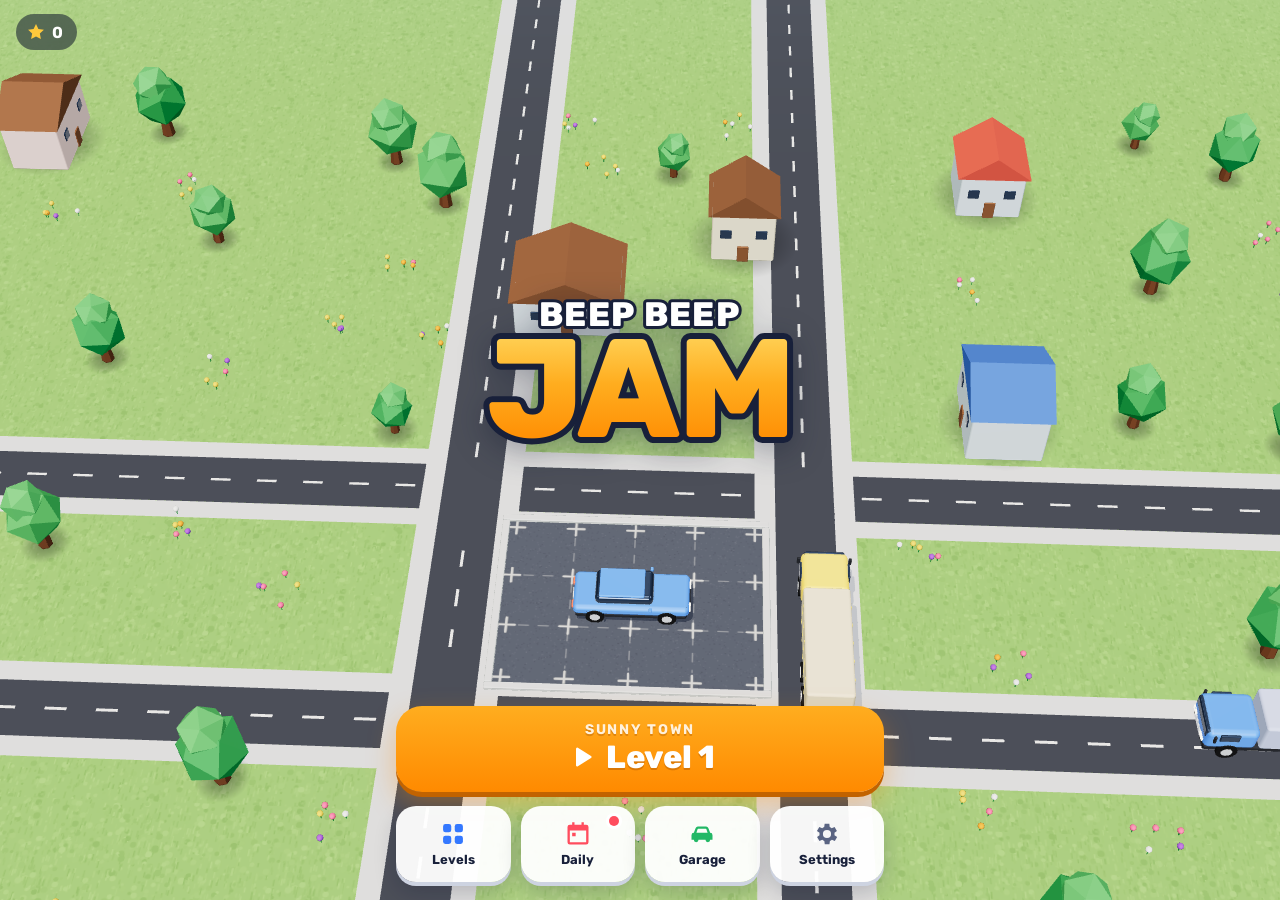
==== commit 35d17909: "Polish: merged geometry, memory cleanup, intro drop, bump feedback, HUD stars - Bake each vehicle, o" ====
--- a/index.html
+++ b/index.html
@@ -35,6 +35,12 @@
     </defs>
   </svg>
 
+  <div id="splash">
+    <div class="logo splash-logo" aria-label="Beep Beep Jam"><span class="logo-small">Beep Beep</span><span class="logo-big">JAM</span></div>
+    <div class="splash-road"><i></i></div>
+    <div class="splash-msg" id="splash-msg">Warming up the engines…</div>
+  </div>
+
   <div id="stage">
     <canvas id="board"></canvas>
     <canvas id="fx"></canvas>
@@ -92,7 +98,8 @@
         <div class="hud-mid">
           <div class="hud-title" id="level-tag">Level 1</div>
           <div class="progress"><div class="progress-fill" id="progress-fill"></div></div>
-          <div class="hud-count" id="hud-count">0 / 0</div>
+          <div class="hud-count" id="hud-count">0 left</div>
+          <div class="hud-stars" id="hud-stars" aria-label="Stars you're on track for"><svg><use href="#i-star"/></svg><svg><use href="#i-star"/></svg><svg><use href="#i-star"/></svg></div>
         </div>
         <button id="btn-hint" class="icon-btn hint-btn" aria-label="Hint"><svg><use href="#i-bulb"/></svg></button>
         <button id="btn-restart" class="icon-btn" aria-label="Restart level"><svg><use href="#i-redo"/></svg></button>
--- a/css/style.css
+++ b/css/style.css
@@ -50,6 +50,24 @@
 .hidden { display: none !important; }
 
 #stage { position: fixed; inset: 0; }
+#splash {
+  position: fixed;
+  inset: 0;
+  z-index: 100;
+  display: flex;
+  flex-direction: column;
+  align-items: center;
+  justify-content: center;
+  gap: 28px;
+  background: radial-gradient(120% 80% at 50% 30%, var(--night-2), var(--night));
+  transition: opacity 0.45s ease;
+}
+#splash.out { opacity: 0; pointer-events: none; }
+.splash-logo { margin: 0; }
+.splash-road { position: relative; width: 180px; height: 8px; border-radius: 99px; background: rgba(255, 255, 255, 0.12); overflow: hidden; }
+.splash-road i { position: absolute; top: 0; bottom: 0; width: 40%; border-radius: 99px; background: linear-gradient(90deg, var(--amber), #ffd45a); animation: drive 1.1s ease-in-out infinite; }
+@keyframes drive { from { left: -40%; } to { left: 100%; } }
+.splash-msg { color: rgba(255, 255, 255, 0.7); font-size: 15px; font-weight: 500; text-align: center; padding: 0 24px; max-width: 420px; }
 #stage canvas { position: absolute; inset: 0; width: 100%; height: 100%; display: block; }
 #board { touch-action: none; }
 #fx { pointer-events: none; }
@@ -260,7 +278,13 @@
 }
 .hud-title { font-size: 15px; white-space: nowrap; overflow: hidden; text-overflow: ellipsis; }
 .hud-count { font-size: 13px; font-variant-numeric: tabular-nums; opacity: 0.85; grid-row: 1; grid-column: 2; }
-.progress { grid-column: 1 / -1; height: 8px; border-radius: 99px; background: rgba(255, 255, 255, 0.2); overflow: hidden; }
+.hud-stars { grid-row: 2; grid-column: 2; display: flex; gap: 1px; }
+.hud-stars svg { width: 15px; height: 15px; color: var(--star); transition: color 0.3s, transform 0.3s; }
+.hud-stars svg.lost { color: rgba(255, 255, 255, 0.25); transform: scale(0.8); }
+.hud-stars.hide { display: none; }
+.hud-stars.shake { animation: hudShake 0.4s ease; }
+@keyframes hudShake { 25% { transform: translateX(-3px); } 50% { transform: translateX(3px); } 75% { transform: translateX(-2px); } }
+.progress { grid-column: 1; grid-row: 2; height: 8px; border-radius: 99px; background: rgba(255, 255, 255, 0.2); overflow: hidden; }
 .progress-fill { height: 100%; width: 0%; border-radius: 99px; background: linear-gradient(90deg, var(--amber), #ffd45a); transition: width 0.35s ease; }
 .hint-btn svg { color: var(--amber-2); }
 .hint-btn.pulse { animation: pulse 1.2s ease-in-out infinite; }
@@ -431,3 +455,4 @@
 @media (prefers-reduced-motion: reduce) {
   .gift, .hint-btn.pulse, .pp-btn.armed { animation: none !important; }
 }
+#splash .logo { position: static; transform: none; margin: 0; }
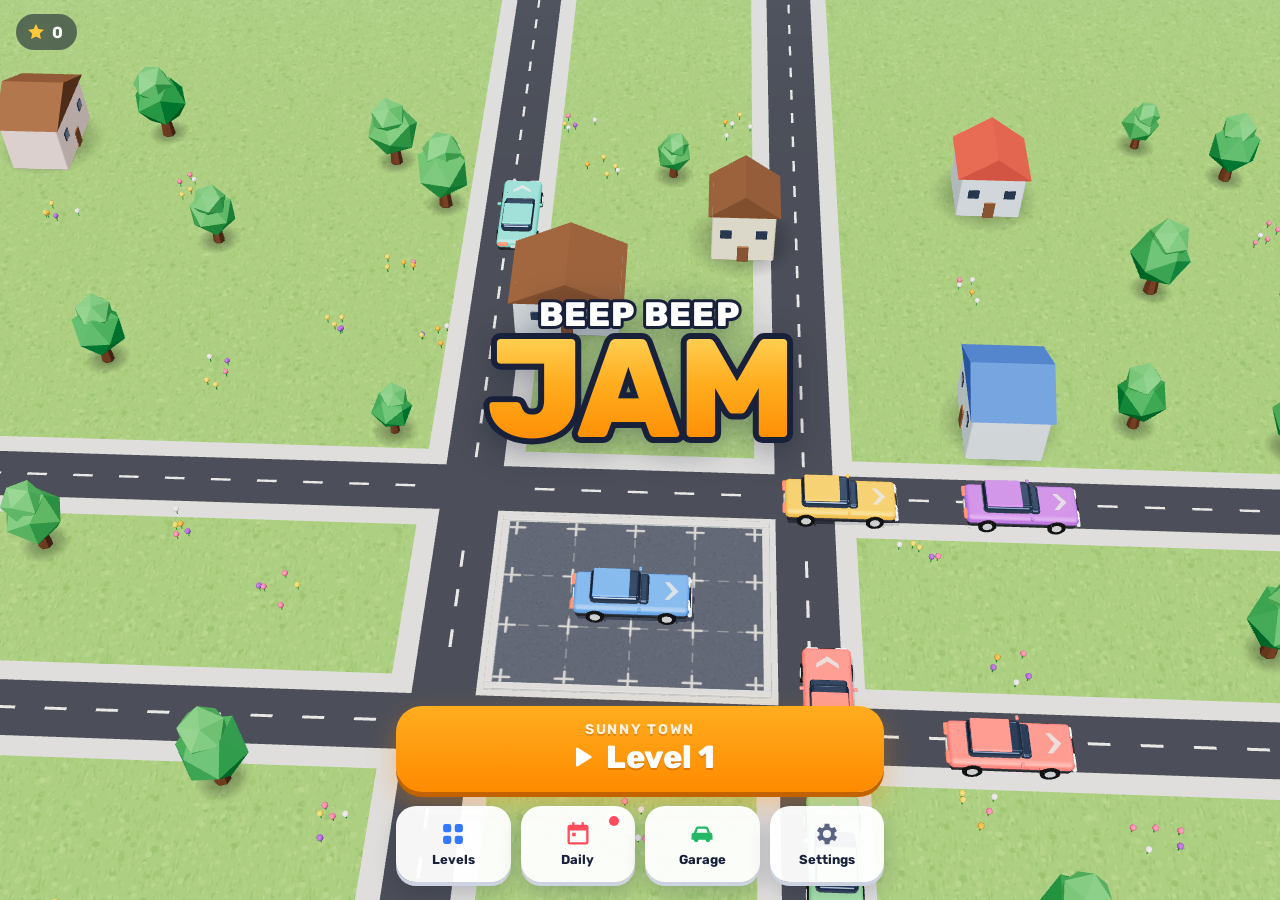
==== commit c4053c96: "Realistic vehicle style, closed exits, pedestrians and traffic - Garage Toy/Realistic switch: Kenney" ====
--- a/index.html
+++ b/index.html
@@ -88,6 +88,10 @@
         <h2 class="bar-title">Garage</h2>
         <div class="chip" id="garage-count">0/0</div>
       </header>
+      <div class="garage-style" role="radiogroup" aria-label="Vehicle style">
+        <button class="style-btn" data-style="toy" role="radio">Toy</button>
+        <button class="style-btn" data-style="real" role="radio">Realistic</button>
+      </div>
       <div id="garage-list" class="scroll"></div>
     </section>
 
--- a/css/style.css
+++ b/css/style.css
@@ -235,6 +235,11 @@
 .lvl .num.hide { display: none; }
 
 /* ------------------------------------------------------------ garage */
+.garage-style { display: flex; gap: 4px; margin: 0 auto 12px; padding: 4px; border-radius: 14px; background: rgba(255, 255, 255, 0.12); width: min(calc(100% - 32px), 320px); }
+.style-btn { flex: 1; padding: 10px 0; border-radius: 10px; color: rgba(255, 255, 255, 0.75); font-size: 15px; }
+.style-btn.on { background: #fff; color: var(--ink); box-shadow: 0 2px 6px rgba(0, 0, 0, 0.2); }
+.style-btn.busy { opacity: 0.6; }
+.garage-note { color: rgba(255, 255, 255, 0.65); font-size: 13px; font-weight: 500; margin: -4px 4px 14px; line-height: 1.4; }
 .garage-section { max-width: 680px; margin: 0 auto 16px; }
 .garage-section h3 { color: #fff; margin: 6px 4px 10px; font-size: 18px; }
 .garage-grid { display: grid; grid-template-columns: repeat(auto-fill, minmax(104px, 1fr)); gap: 10px; }
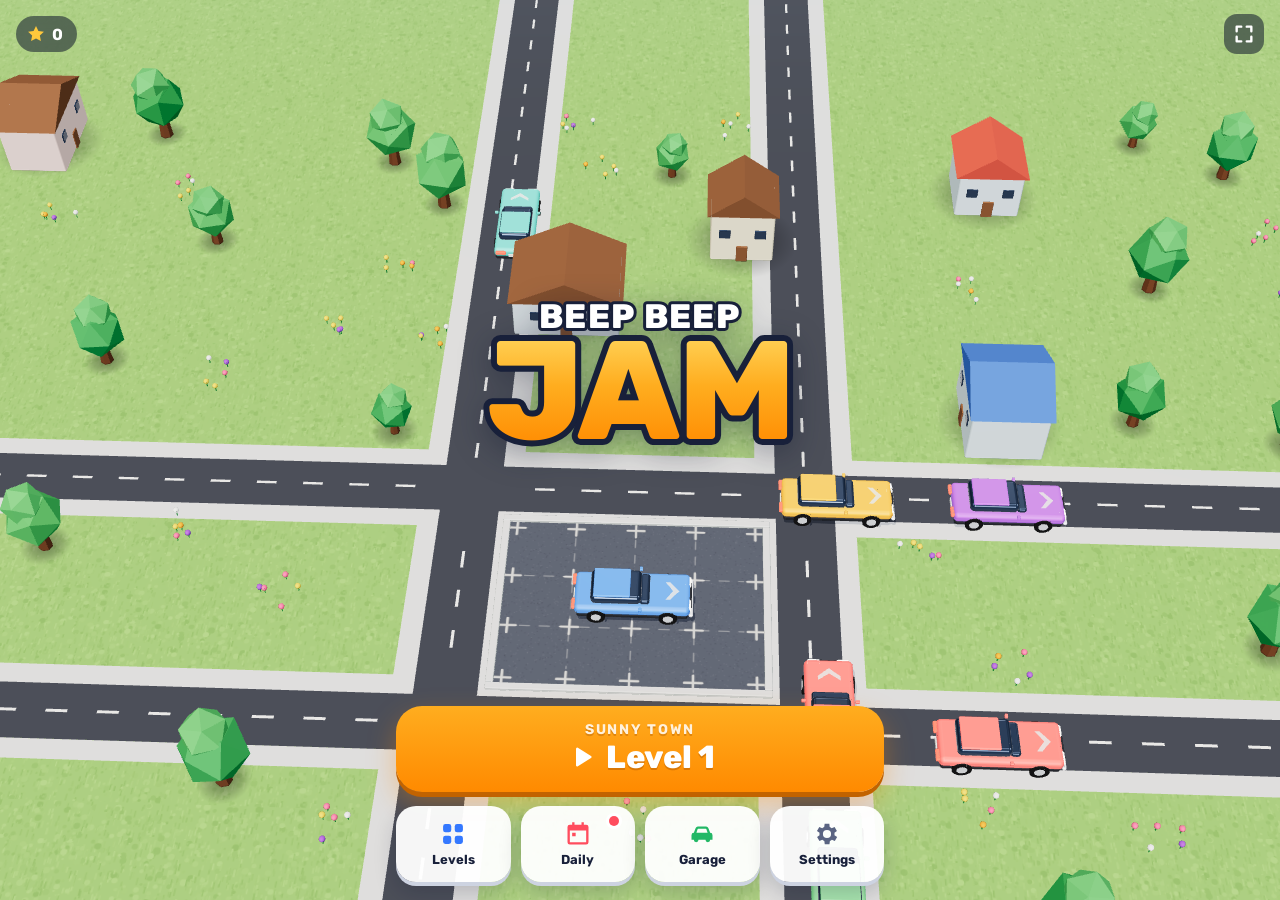
==== commit eb905187: "Full screen: button on home + pause menu, auto-enter when a level starts Requested inside the tap th" ====
--- a/index.html
+++ b/index.html
@@ -30,6 +30,8 @@
       <symbol id="i-car" viewBox="0 0 24 24"><path d="M5 11l1.6-4.2A2 2 0 0 1 8.5 5.5h7a2 2 0 0 1 1.9 1.3L19 11a2 2 0 0 1 2 2v4h-2a2 2 0 0 1-4 0H9a2 2 0 0 1-4 0H3v-4a2 2 0 0 1 2-2zm2.2 0h9.6l-1.1-3.2a.5.5 0 0 0-.5-.3H8.8a.5.5 0 0 0-.5.3z" fill="currentColor"/></symbol>
       <symbol id="i-cal" viewBox="0 0 24 24"><path d="M7 2v2H5a2 2 0 0 0-2 2v13a2 2 0 0 0 2 2h14a2 2 0 0 0 2-2V6a2 2 0 0 0-2-2h-2V2h-2v2H9V2zM5 9h14v10H5zm2 2v3h3v-3z" fill="currentColor"/></symbol>
       <symbol id="i-bulb" viewBox="0 0 24 24"><path d="M12 2a7 7 0 0 0-4 12.7V17a1 1 0 0 0 1 1h6a1 1 0 0 0 1-1v-2.3A7 7 0 0 0 12 2zM9 20h6v1a1 1 0 0 1-1 1h-4a1 1 0 0 1-1-1z" fill="currentColor"/></symbol>
+      <symbol id="i-expand" viewBox="0 0 24 24"><path d="M4 9V4h5M20 9V4h-5M4 15v5h5M20 15v5h-5" stroke="currentColor" stroke-width="2.6" fill="none" stroke-linecap="round" stroke-linejoin="round"/></symbol>
+      <symbol id="i-collapse" viewBox="0 0 24 24"><path d="M9 4v5H4M15 4v5h5M9 20v-5H4M15 20v-5h5" stroke="currentColor" stroke-width="2.6" fill="none" stroke-linecap="round" stroke-linejoin="round"/></symbol>
       <symbol id="i-x" viewBox="0 0 24 24"><path d="M6 6l12 12M18 6 6 18" stroke="currentColor" stroke-width="3" stroke-linecap="round"/></symbol>
       <symbol id="i-flame" viewBox="0 0 24 24"><path d="M12 2s5 4.5 5 10a5 5 0 0 1-10 0c0-2.2 1-3.6 2-4.6 0 1.6.8 2.6 2 2.6 0-3.3 1-6 1-8z" fill="currentColor"/></symbol>
     </defs>
@@ -52,6 +54,7 @@
       <header class="home-top">
         <div class="chip" id="home-stars"><svg><use href="#i-star"/></svg><span>0</span></div>
         <div class="chip chip-flame hidden" id="home-streak"><svg><use href="#i-flame"/></svg><span>0</span></div>
+        <button class="icon-btn fs-btn hidden" id="btn-fs-home" aria-label="Full screen"><svg><use href="#i-expand"/></svg></button>
       </header>
       <div class="logo" aria-label="Beep Beep Jam">
         <span class="logo-small">Beep Beep</span>
@@ -118,6 +121,7 @@
           <button class="btn btn-primary" id="p-resume"><svg><use href="#i-play"/></svg>Resume</button>
           <button class="btn" id="p-restart"><svg><use href="#i-redo"/></svg>Restart</button>
           <button class="btn" id="p-levels"><svg><use href="#i-map"/></svg>Levels</button>
+          <button class="btn fs-btn hidden" id="p-fullscreen"><svg><use href="#i-expand"/></svg><span>Full screen</span></button>
           <button class="btn" id="p-settings"><svg><use href="#i-gear"/></svg>Settings</button>
           <button class="btn" id="p-home"><svg><use href="#i-home"/></svg>Home</button>
         </div>
--- a/css/style.css
+++ b/css/style.css
@@ -139,7 +139,9 @@
 
 /* ------------------------------------------------------------ home */
 #screen-home { justify-content: space-between; }
-.home-top { display: flex; gap: 8px; padding: 14px max(16px, var(--safe-l)) 0; }
+.home-top { display: flex; align-items: center; gap: 8px; padding: 14px max(16px, var(--safe-r)) 0 max(16px, var(--safe-l)); }
+.home-top .fs-btn { margin-left: auto; width: 40px; height: 40px; border-radius: 13px; background: rgba(16, 22, 44, 0.55); color: #fff; box-shadow: none; backdrop-filter: blur(8px); -webkit-backdrop-filter: blur(8px); }
+.home-top .fs-btn svg { width: 22px; height: 22px; }
 .logo {
   align-self: center;
   margin-top: -6px;
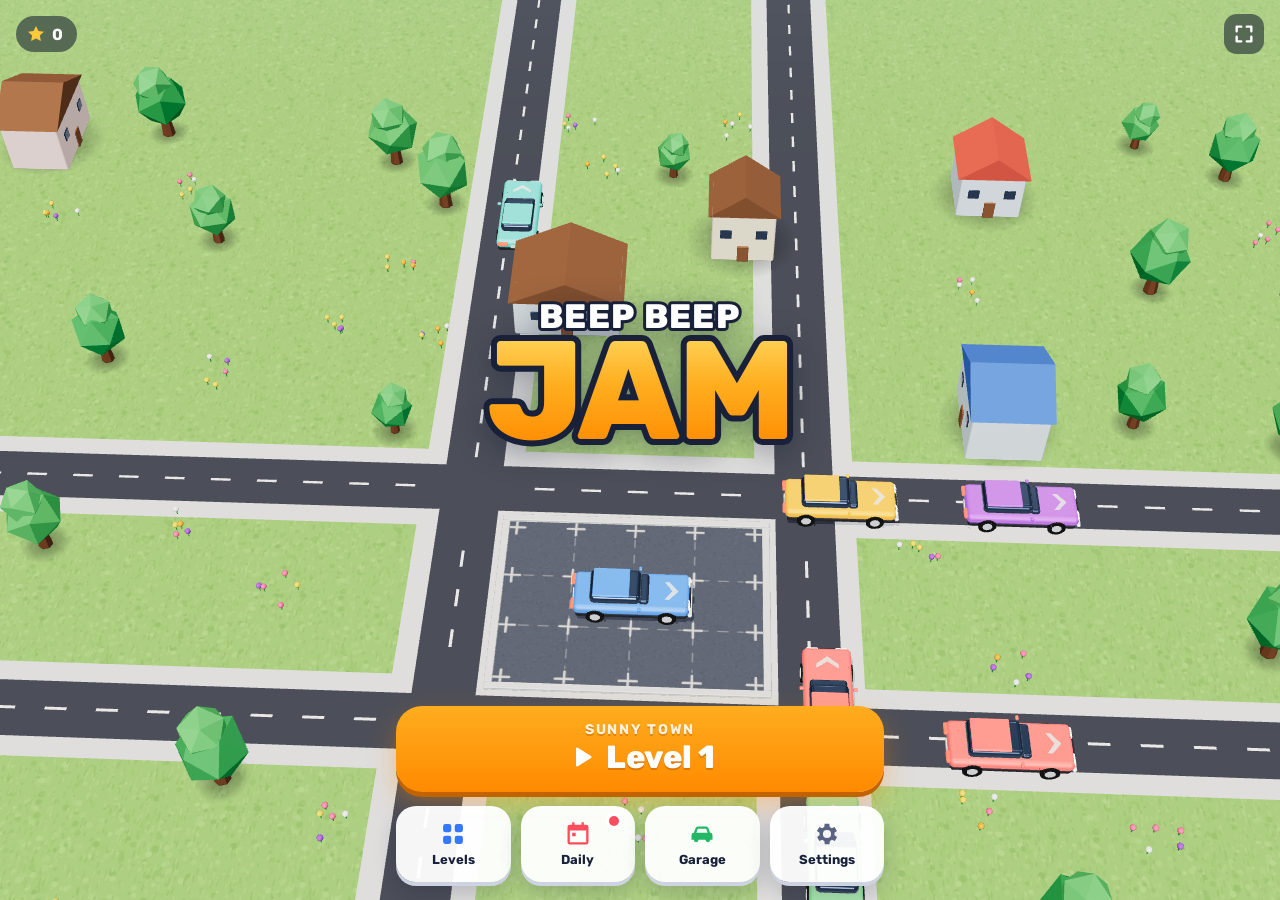
==== commit 36223e3e: "60 bigger levels (121-180) growing to 15x19, with zoom & pan - Three new worlds: Downtown (office to" ====
--- a/index.html
+++ b/index.html
@@ -111,6 +111,11 @@
         <button id="btn-hint" class="icon-btn hint-btn" aria-label="Hint"><svg><use href="#i-bulb"/></svg></button>
         <button id="btn-restart" class="icon-btn" aria-label="Restart level"><svg><use href="#i-redo"/></svg></button>
       </header>
+      <div class="zoom-ctl hidden" id="zoom-ctl" aria-label="Zoom">
+        <button class="icon-btn" id="zoom-in" aria-label="Zoom in"><svg viewBox="0 0 24 24"><path d="M12 5v14M5 12h14" stroke="currentColor" stroke-width="3" stroke-linecap="round"/></svg></button>
+        <button class="icon-btn" id="zoom-out" aria-label="Zoom out"><svg viewBox="0 0 24 24"><path d="M5 12h14" stroke="currentColor" stroke-width="3" stroke-linecap="round"/></svg></button>
+        <button class="icon-btn" id="zoom-fit" aria-label="Show the whole lot"><svg><use href="#i-collapse"/></svg></button>
+      </div>
     </section>
 
     <!-- PAUSE -->
--- a/css/style.css
+++ b/css/style.css
@@ -294,6 +294,16 @@
 .progress { grid-column: 1; grid-row: 2; height: 8px; border-radius: 99px; background: rgba(255, 255, 255, 0.2); overflow: hidden; }
 .progress-fill { height: 100%; width: 0%; border-radius: 99px; background: linear-gradient(90deg, var(--amber), #ffd45a); transition: width 0.35s ease; }
 .hint-btn svg { color: var(--amber-2); }
+.zoom-ctl {
+  position: absolute;
+  right: max(12px, var(--safe-r));
+  bottom: calc(var(--safe-b) + 16px);
+  display: flex;
+  flex-direction: column;
+  gap: 8px;
+}
+.screen.passthrough .zoom-ctl > * { pointer-events: auto; }
+.zoom-ctl .icon-btn { width: 46px; height: 46px; }
 .hint-btn.pulse { animation: pulse 1.2s ease-in-out infinite; }
 @keyframes pulse { 50% { transform: scale(1.1); } }
 
